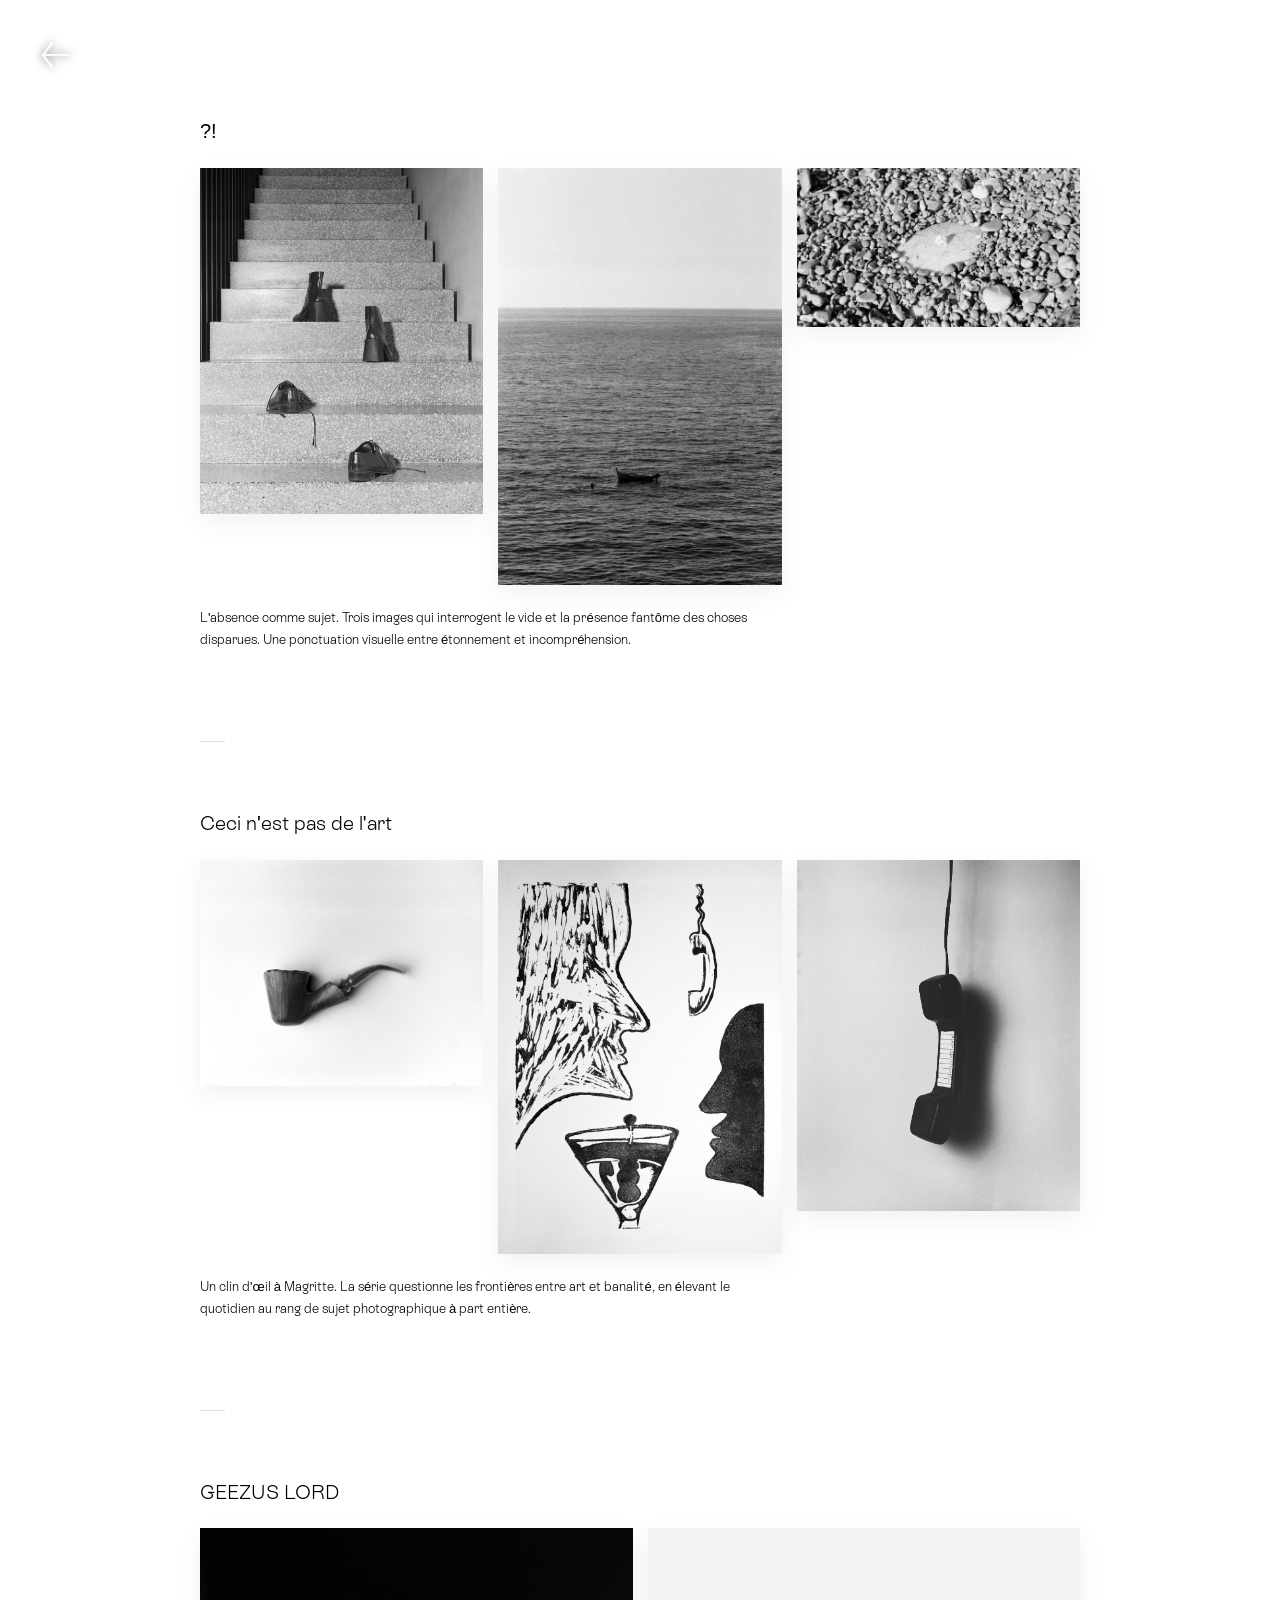
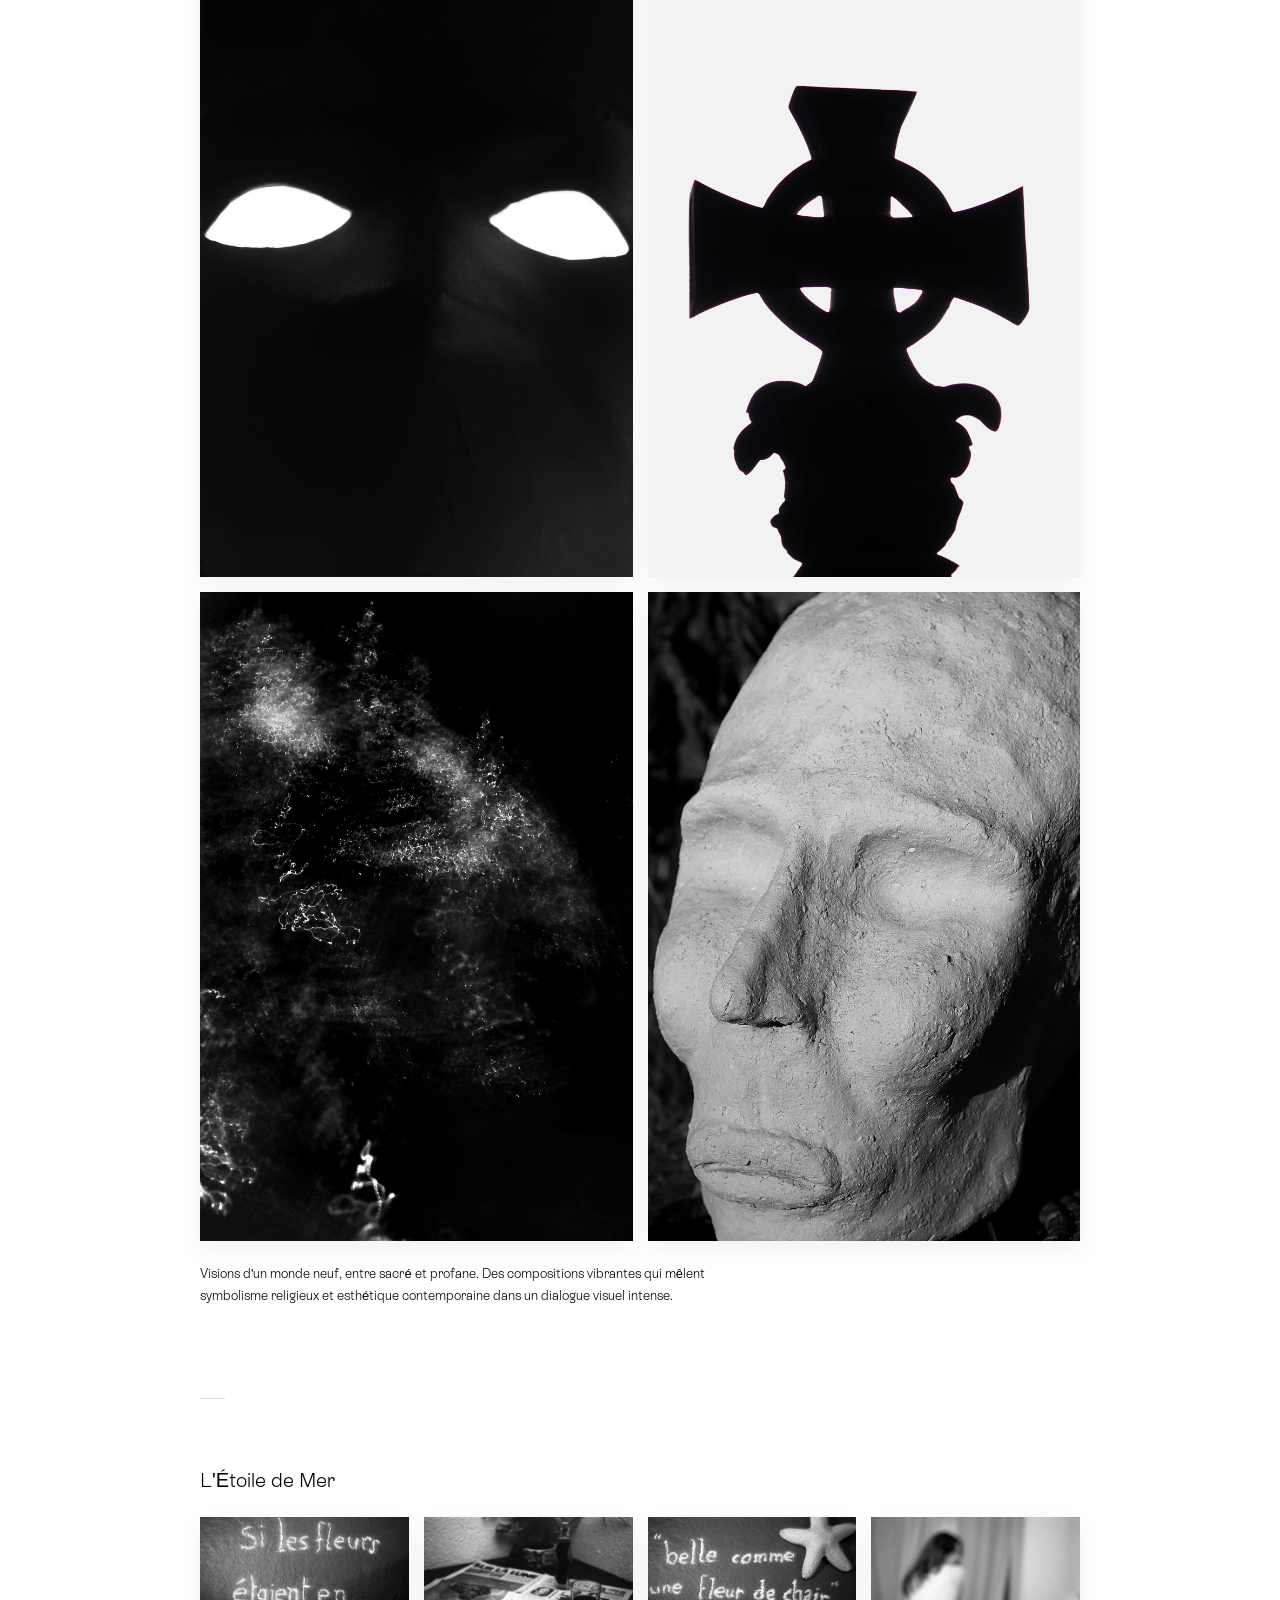
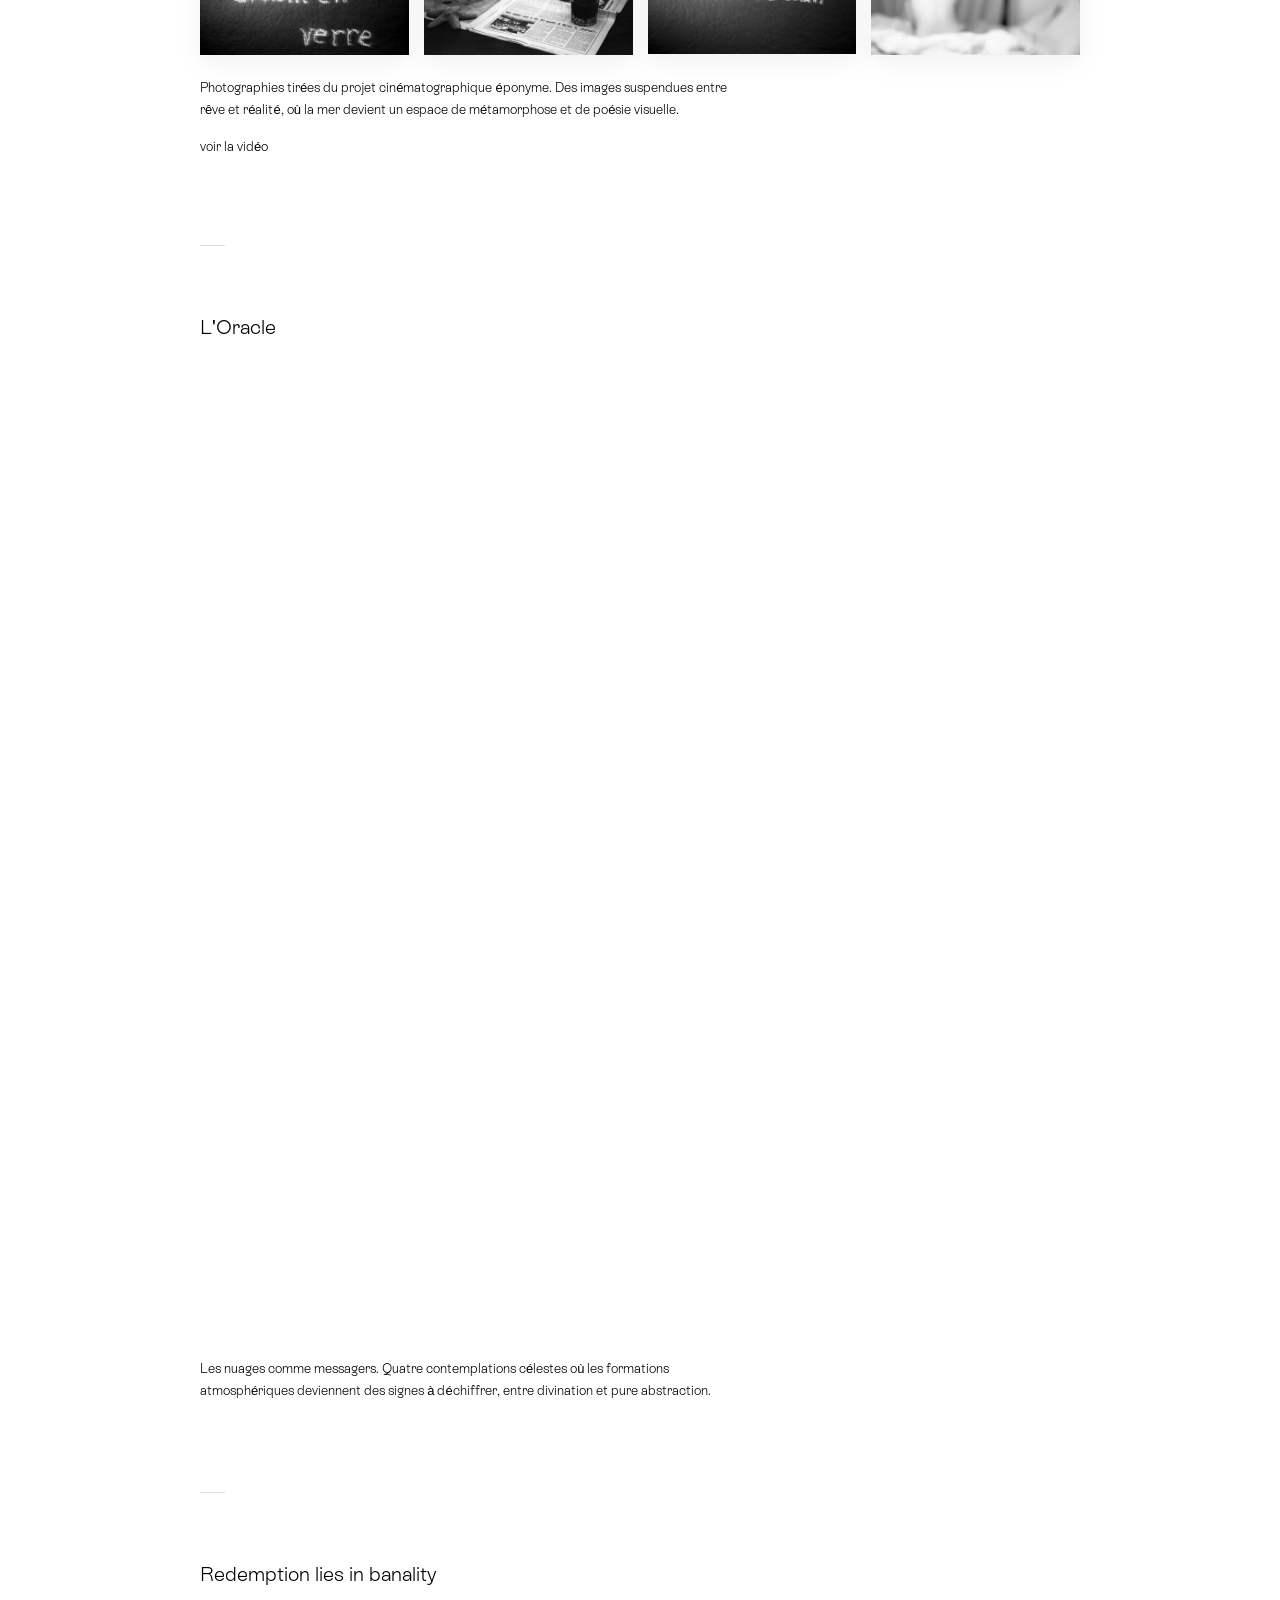
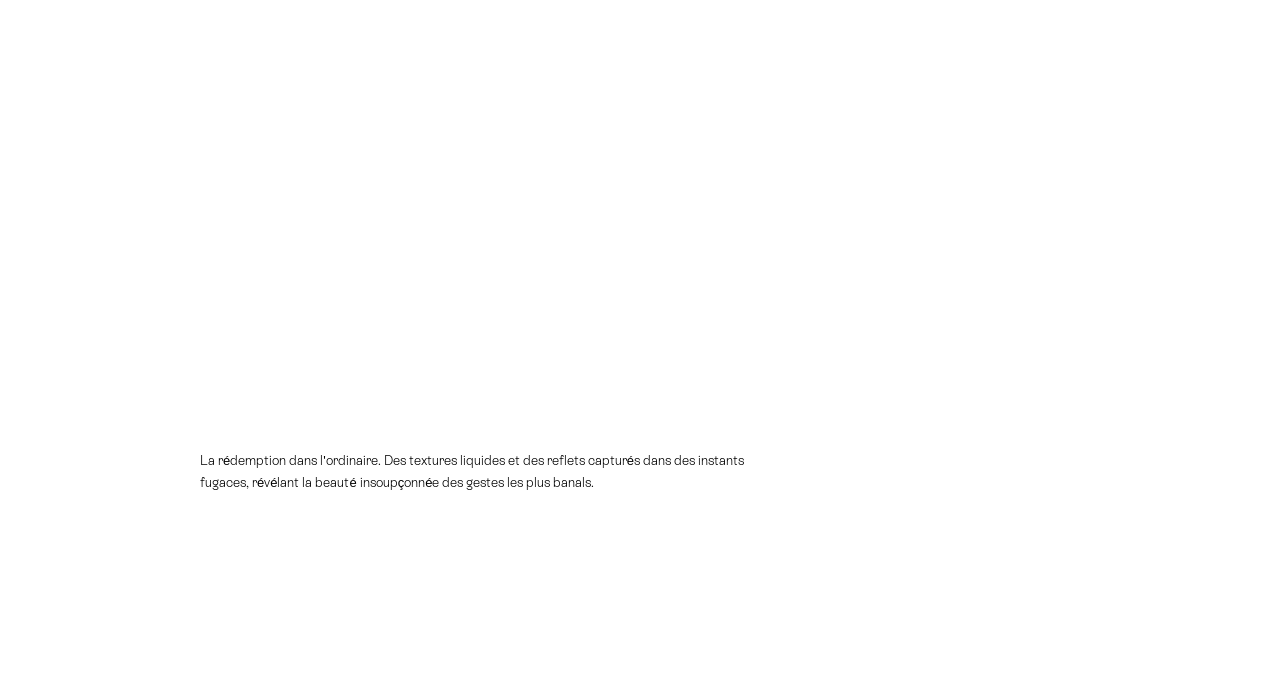
==== abstrait.html @ 5977a2ba "first one" ====
<!doctype html>
<html lang="fr">
  <head>
    <meta charset="UTF-8" />
    <meta name="viewport" content="width=device-width, initial-scale=1.0" />
    <title>Abstrait - Tristan Linder</title>
    <style>
      @font-face {
        font-family: "Rebond Grotesque";
        src: url("type/ESRebondGrotesqueTRIAL-Extralight-BF6618904107ccc.otf")
          format("opentype");
        font-weight: 200;
        font-style: normal;
      }
      @font-face {
        font-family: "Rebond Grotesque";
        src: url("type/ESRebondGrotesqueTRIAL-Light-BF66189040e6001.otf")
          format("opentype");
        font-weight: 300;
        font-style: normal;
      }
      @font-face {
        font-family: "Rebond Grotesque";
        src: url("type/ESRebondGrotesqueTRIAL-Regular-BF66189040b697b.otf")
          format("opentype");
        font-weight: 400;
        font-style: normal;
      }
      @font-face {
        font-family: "Rebond Grotesque";
        src: url("type/ESRebondGrotesqueTRIAL-Bold-BF66189040400df.otf")
          format("opentype");
        font-weight: 700;
        font-style: normal;
      }

      * {
        margin: 0;
        padding: 0;
        box-sizing: border-box;
      }

      body {
        font-family: "Rebond Grotesque", sans-serif;
        font-weight: 200;
        background: #fff;
        overflow-x: hidden;
      }

      .back-arrow {
        position: fixed;
        top: 20px;
        left: 20px;
        width: 70px;
        height: 70px;
        cursor: pointer;
        z-index: 5000;
        transition: all 0.3s cubic-bezier(0.25, 0.46, 0.45, 0.94);
        text-decoration: none;
        display: flex;
        align-items: center;
        justify-content: center;
      }
      .back-arrow::before {
        display: none;
      }
      .back-arrow svg {
        transition: transform 0.3s ease;
      }
      .back-arrow:hover svg {
        transform: scale(1.15);
      }
      .back-arrow:hover .arrow-glow-group {
        filter: url(#arrowGlowHover);
      }

      .page-container {
        max-width: 960px;
        margin: 0 auto;
        padding: 120px 40px 100px;
      }

      .project-block {
        margin-bottom: 90px;
      }

      .project-title {
        font-size: 20px;
        font-weight: 300;
        color: #000;
        margin-bottom: 25px;
      }

      .project-description {
        font-size: 13px;
        font-weight: 300;
        line-height: 1.7;
        color: #000;
        max-width: 550px;
        margin-top: 22px;
      }

      .project-separator {
        width: 25px;
        height: 1px;
        background: #ddd;
        margin: 70px 0;
      }

      .photos-row {
        display: flex;
        gap: 15px;
        margin-bottom: 15px;
      }

      .photo-item {
        cursor: pointer;
        opacity: 0;
        transform: translateY(30px);
        transition:
          opacity 0.8s cubic-bezier(0.165, 0.84, 0.44, 1),
          transform 0.8s cubic-bezier(0.165, 0.84, 0.44, 1);
        position: relative;
        flex: 1;
        min-width: 0;
      }

      .photo-item.visible {
        opacity: 1;
        transform: translateY(0);
      }

      .photo-item img {
        width: 100%;
        height: auto;
        display: block;
        box-shadow: 0 8px 25px rgba(0, 0, 0, 0.06);
      }

      .photo-dot {
        position: absolute;
        top: 0;
        right: -10px;
        width: 6px;
        height: 6px;
        background: black;
        border-radius: 50%;
        pointer-events: none;
        opacity: 0;
        transition: opacity 0.3s ease;
      }
      .photo-item:hover .photo-dot {
        opacity: 0.5;
      }

      .etoile-item img {
        height: auto;
      }

      .cross-link {
        display: inline-block;
        margin-top: 18px;
        font-size: 13px;
        font-weight: 300;
        color: #000;
        text-decoration: none;
        transition: color 0.3s ease;
      }
      .cross-link:hover {
        text-decoration: underline;
      }

      .modal {
        position: fixed;
        top: 0;
        left: 0;
        width: 100vw;
        height: 100vh;
        background: white;
        z-index: 4000;
        display: none;
        flex-direction: column;
        align-items: center;
        justify-content: center;
        cursor: pointer;
      }
      .modal img {
        max-width: 90vw;
        max-height: 80vh;
        object-fit: contain;
      }

      .modal-controls {
        display: grid;
        grid-template-columns: 1fr auto 1fr;
        align-items: center;
        margin-top: 18px;
        gap: 0;
      }

      .modal-nav {
        cursor: pointer;
        padding: 10px;
        transition: opacity 0.2s ease;
        justify-self: start;
        display: block;
        opacity: 1;
        pointer-events: auto;
        visibility: visible;
        background: none;
        border: none;
        outline: none;
        min-width: 48px;
      }
      .modal-nav:hover {
        opacity: 0.6;
      }
      .modal-nav svg {
        width: 24px;
        height: 24px;
      }

      .modal-counter {
        font-size: 14px;
        font-weight: 300;
        color: #000;
        min-width: 40px;
        text-align: center;
        grid-column: 2;
        justify-self: center;
        display: block;
      }

      @media (max-width: 768px) {
        .page-container {
          padding: 100px 18px 60px;
        }
        .photos-row {
          flex-direction: column;
          gap: 12px;
        }
        .project-title {
          font-size: 18px;
        }
      }
    </style>
  </head>
  <body>
    <a href="#" class="back-arrow" id="backArrow">
      <svg
        width="34"
        height="36"
        viewBox="0 0 34 36"
        fill="none"
        xmlns="http://www.w3.org/2000/svg"
        overflow="visible"
      >
        <defs>
          <filter id="arrowGlow" x="-50%" y="-50%" width="200%" height="200%">
            <feDropShadow
              dx="0"
              dy="0"
              stdDeviation="5"
              flood-color="black"
              flood-opacity="0.85"
            />
          </filter>
          <filter
            id="arrowGlowHover"
            x="-50%"
            y="-50%"
            width="200%"
            height="200%"
          >
            <feDropShadow
              dx="0"
              dy="0"
              stdDeviation="8"
              flood-color="black"
              flood-opacity="1"
            />
          </filter>
        </defs>
        <g class="arrow-glow-group" filter="url(#arrowGlow)">
          <path
            d="M31 18L5 18"
            stroke="white"
            stroke-width="1.5"
            stroke-linecap="square"
          />
          <path
            d="M14 6L5 18"
            stroke="white"
            stroke-width="1.5"
            stroke-linecap="square"
          />
          <path
            d="M14 30L5 18"
            stroke="white"
            stroke-width="1.5"
            stroke-linecap="square"
          />
        </g>
      </svg>
    </a>

    <div class="page-container">
      <!-- ?! — 3 photos : 3 côte à côte -->
      <div class="project-block">
        <h3 class="project-title">?!</h3>
        <div class="photos-row">
          <div class="photo-item">
            <img src="imagepro/abstrait/%3F!/absence_1.jpg" alt="" />
            <div class="photo-dot"></div>
          </div>
          <div class="photo-item">
            <img src="imagepro/abstrait/%3F!/absence_2.jpg" alt="" />
            <div class="photo-dot"></div>
          </div>
          <div class="photo-item">
            <img src="imagepro/abstrait/%3F!/absence_3.jpg" alt="" />
            <div class="photo-dot"></div>
          </div>
        </div>
        <p class="project-description">
          L'absence comme sujet. Trois images qui interrogent le vide et la
          présence fantôme des choses disparues. Une ponctuation visuelle entre
          étonnement et incompréhension.
        </p>
      </div>

      <div class="project-separator"></div>

      <!-- Ceci n'est pas de l'art — 3 photos : 3 côte à côte -->
      <div class="project-block">
        <h3 class="project-title">Ceci n'est pas de l'art</h3>
        <div class="photos-row">
          <div class="photo-item">
            <img
              src="imagepro/abstrait/ceci%20n%27est%20pas%20de%20l%27art/ceci_n_est_pas_de_l_art_1-3.jpg"
              alt=""
            />
            <div class="photo-dot"></div>
          </div>
          <div class="photo-item">
            <img
              src="imagepro/abstrait/ceci%20n%27est%20pas%20de%20l%27art/ceci_n_est_pas_de_l_art_2.jpg"
              alt=""
            />
            <div class="photo-dot"></div>
          </div>
          <div class="photo-item">
            <img
              src="imagepro/abstrait/ceci%20n%27est%20pas%20de%20l%27art/ceci_n_est_pas_de_l_art_3-2.jpg"
              alt=""
            />
            <div class="photo-dot"></div>
          </div>
        </div>
        <p class="project-description">
          Un clin d'œil à Magritte. La série questionne les frontières entre art
          et banalité, en élevant le quotidien au rang de sujet photographique à
          part entière.
        </p>
      </div>

      <div class="project-separator"></div>

      <!-- GEEZUS LORD — 4 photos : 2+2 -->
      <div class="project-block">
        <h3 class="project-title">GEEZUS LORD</h3>
        <div class="photos-row">
          <div class="photo-item">
            <img
              src="imagepro/abstrait/GEEZUS%20LORD/Tristan_Monde_Neuf_1.jpg"
              alt=""
            />
            <div class="photo-dot"></div>
          </div>
          <div class="photo-item">
            <img
              src="imagepro/abstrait/GEEZUS%20LORD/Tristan_Monde_Neuf_2.jpg"
              alt=""
            />
            <div class="photo-dot"></div>
          </div>
        </div>
        <div class="photos-row">
          <div class="photo-item">
            <img
              src="imagepro/abstrait/GEEZUS%20LORD/Tristan_Monde_Neuf_3.jpg"
              alt=""
            />
            <div class="photo-dot"></div>
          </div>
          <div class="photo-item">
            <img
              src="imagepro/abstrait/GEEZUS%20LORD/Tristan_Monde_Neuf_4.jpg"
              alt=""
            />
            <div class="photo-dot"></div>
          </div>
        </div>
        <p class="project-description">
          Visions d'un monde neuf, entre sacré et profane. Des compositions
          vibrantes qui mêlent symbolisme religieux et esthétique contemporaine
          dans un dialogue visuel intense.
        </p>
      </div>

      <div class="project-separator"></div>

      <!-- L'Étoile de Mer — 4 photos : 4 côte à côte, même format -->
      <div class="project-block">
        <h3 class="project-title">L'Étoile de Mer</h3>
        <div class="photos-row etoile-row">
          <div class="photo-item etoile-item">
            <img
              src="imagepro/abstrait/l%27%C3%A9toile%20de%20mer/etoile_1.jpg"
              alt=""
            />
            <div class="photo-dot"></div>
          </div>
          <div class="photo-item etoile-item">
            <img
              src="imagepro/abstrait/l%27%C3%A9toile%20de%20mer/etoile_2.jpg"
              alt=""
            />
            <div class="photo-dot"></div>
          </div>
          <div class="photo-item etoile-item">
            <img
              src="imagepro/abstrait/l%27%C3%A9toile%20de%20mer/etoile_3.jpg"
              alt=""
            />
            <div class="photo-dot"></div>
          </div>
          <div class="photo-item etoile-item">
            <img
              src="imagepro/abstrait/l%27%C3%A9toile%20de%20mer/etoile_4.jpg"
              alt=""
            />
            <div class="photo-dot"></div>
          </div>
        </div>
        <p class="project-description">
          Photographies tirées du projet cinématographique éponyme. Des images
          suspendues entre rêve et réalité, où la mer devient un espace de
          métamorphose et de poésie visuelle.
        </p>
        <a href="etoile-de-mer.html" class="cross-link">voir la vidéo</a>
      </div>

      <div class="project-separator"></div>

      <!-- L'Oracle — 4 photos : 2+2 -->
      <div class="project-block">
        <h3 class="project-title">L'Oracle</h3>
        <div class="photos-row">
          <div class="photo-item">
            <img src="imagepro/abstrait/l%27oracle/Nuages_1.jpg" alt="" />
            <div class="photo-dot"></div>
          </div>
          <div class="photo-item">
            <img src="imagepro/abstrait/l%27oracle/Nuages_2.jpg" alt="" />
            <div class="photo-dot"></div>
          </div>
        </div>
        <div class="photos-row" style="align-items: flex-end">
          <div class="photo-item">
            <img src="imagepro/abstrait/l%27oracle/Nuages_3.jpg" alt="" />
            <div class="photo-dot"></div>
          </div>
          <div class="photo-item">
            <img src="imagepro/abstrait/l%27oracle/Nuages_4.jpg" alt="" />
            <div class="photo-dot"></div>
          </div>
        </div>
        <p class="project-description">
          Les nuages comme messagers. Quatre contemplations célestes où les
          formations atmosphériques deviennent des signes à déchiffrer, entre
          divination et pure abstraction.
        </p>
      </div>

      <div class="project-separator"></div>

      <!-- Redemption lies in banality — 3 photos : 3 côte à côte -->
      <div class="project-block">
        <h3 class="project-title">Redemption lies in banality</h3>
        <div class="photos-row">
          <div class="photo-item">
            <img
              src="imagepro/abstrait/Redemption%20lies%20in%20banality/liquide_1.jpg"
              alt=""
            />
            <div class="photo-dot"></div>
          </div>
          <div class="photo-item">
            <img
              src="imagepro/abstrait/Redemption%20lies%20in%20banality/liquide_3.jpg"
              alt=""
            />
            <div class="photo-dot"></div>
          </div>
          <div class="photo-item">
            <img
              src="imagepro/abstrait/Redemption%20lies%20in%20banality/liquide_4.jpg"
              alt=""
            />
            <div class="photo-dot"></div>
          </div>
        </div>
        <p class="project-description">
          La rédemption dans l'ordinaire. Des textures liquides et des reflets
          capturés dans des instants fugaces, révélant la beauté insoupçonnée
          des gestes les plus banals.
        </p>
      </div>
    </div>

    <div class="modal" id="modal">
      <img id="modalImg" src="" alt="" />
      <div class="modal-controls">
        <div
          class="modal-nav"
          id="modalPrev"
          style="grid-column: 1; justify-self: start"
        >
          <svg
            viewBox="0 0 24 24"
            fill="none"
            xmlns="http://www.w3.org/2000/svg"
          >
            <path
              d="M16 4L8 12L16 20"
              stroke="#333"
              stroke-width="1.5"
              stroke-linecap="round"
              stroke-linejoin="round"
            />
          </svg>
        </div>
        <div
          class="modal-counter"
          id="modalCounter"
          style="grid-column: 2; justify-self: center"
        ></div>
        <div
          class="modal-nav"
          id="modalNext"
          style="grid-column: 3; justify-self: end"
        >
          <svg
            viewBox="0 0 24 24"
            fill="none"
            xmlns="http://www.w3.org/2000/svg"
          >
            <path
              d="M8 4L16 12L8 20"
              stroke="#333"
              stroke-width="1.5"
              stroke-linecap="round"
              stroke-linejoin="round"
            />
          </svg>
        </div>
      </div>
    </div>

    <script>
      document.addEventListener("DOMContentLoaded", function () {
        let scrollPosition = 0,
          isModalOpen = false;
        let currentProjectPhotos = [];
        let currentPhotoIndex = 0;
        const modal = document.getElementById("modal");
        const modalImg = document.getElementById("modalImg");
        const modalPrev = document.getElementById("modalPrev");
        const modalNext = document.getElementById("modalNext");
        const modalCounter = document.getElementById("modalCounter");
        const backArrow = document.getElementById("backArrow");
        const photoItems = document.querySelectorAll(".photo-item");
        const observer = new IntersectionObserver(
          (entries) => {
            entries.forEach((entry) => {
              if (entry.isIntersecting) {
                entry.target.classList.add("visible");
                observer.unobserve(entry.target);
              }
            });
          },
          { threshold: 0.1, rootMargin: "0px 0px -30px 0px" },
        );
        photoItems.forEach((item, i) => {
          item.style.transitionDelay = (i % 3) * 0.1 + "s";
          observer.observe(item);
        });

        function updateModalNav() {
          modalCounter.style.display = "block";
          modalCounter.textContent =
            currentProjectPhotos.length > 0
              ? currentPhotoIndex + 1 + "/" + currentProjectPhotos.length
              : "";
          // Flèches toujours visibles, mais désactivées si inutilisables
          if (currentPhotoIndex > 0) {
            modalPrev.style.opacity = "1";
            modalPrev.style.pointerEvents = "auto";
          } else {
            modalPrev.style.opacity = "0.3";
            modalPrev.style.pointerEvents = "none";
          }
          if (currentPhotoIndex < currentProjectPhotos.length - 1) {
            modalNext.style.opacity = "1";
            modalNext.style.pointerEvents = "auto";
          } else {
            modalNext.style.opacity = "0.3";
            modalNext.style.pointerEvents = "none";
          }
        }

        function showPhoto(index) {
          currentPhotoIndex = index;
          modalImg.src = currentProjectPhotos[index];
          updateModalNav();
        }

        function closeModal() {
          modal.style.display = "none";
          document.body.style.overflow = "auto";
          window.scrollTo(0, scrollPosition);
          isModalOpen = false;
        }

        photoItems.forEach((item) => {
          item.addEventListener("click", function () {
            scrollPosition = window.pageYOffset;
            const projectBlock = this.closest(".project-block");
            const projectPhotos =
              projectBlock.querySelectorAll(".photo-item img");
            currentProjectPhotos = Array.from(projectPhotos).map(
              (img) => img.src,
            );
            const clickedSrc = this.querySelector("img").src;
            currentPhotoIndex = currentProjectPhotos.indexOf(clickedSrc);
            modalImg.src = clickedSrc;
            modal.style.display = "flex";
            document.body.style.overflow = "hidden";
            isModalOpen = true;
            updateModalNav();
          });
        });

        modalPrev.addEventListener("click", function (e) {
          e.stopPropagation();
          if (currentPhotoIndex > 0) showPhoto(currentPhotoIndex - 1);
        });
        modalNext.addEventListener("click", function (e) {
          e.stopPropagation();
          if (currentPhotoIndex < currentProjectPhotos.length - 1)
            showPhoto(currentPhotoIndex + 1);
        });

        modal.addEventListener("click", function (e) {
          if (e.target === modal || e.target === modalImg) closeModal();
        });

        document.addEventListener("keydown", function (e) {
          if (!isModalOpen) return;
          if (e.key === "ArrowLeft" && currentPhotoIndex > 0) {
            showPhoto(currentPhotoIndex - 1);
          } else if (
            e.key === "ArrowRight" &&
            currentPhotoIndex < currentProjectPhotos.length - 1
          ) {
            showPhoto(currentPhotoIndex + 1);
          } else if (e.key === "Escape") {
            closeModal();
          }
        });

        backArrow.addEventListener("click", function (e) {
          e.preventDefault();
          if (isModalOpen) {
            closeModal();
          } else {
            window.location.href = "index.html";
          }
        });

        // Swipe tactile
        let touchStartX = 0;
        modal.addEventListener(
          "touchstart",
          function (e) {
            touchStartX = e.changedTouches[0].screenX;
          },
          { passive: true },
        );
        modal.addEventListener(
          "touchend",
          function (e) {
            const diff = e.changedTouches[0].screenX - touchStartX;
            if (Math.abs(diff) > 50) {
              if (
                diff < 0 &&
                currentPhotoIndex < currentProjectPhotos.length - 1
              ) {
                showPhoto(currentPhotoIndex + 1);
              } else if (diff > 0 && currentPhotoIndex > 0) {
                showPhoto(currentPhotoIndex - 1);
              }
            }
          },
          { passive: true },
        );
      });
    </script>
  </body>
</html>
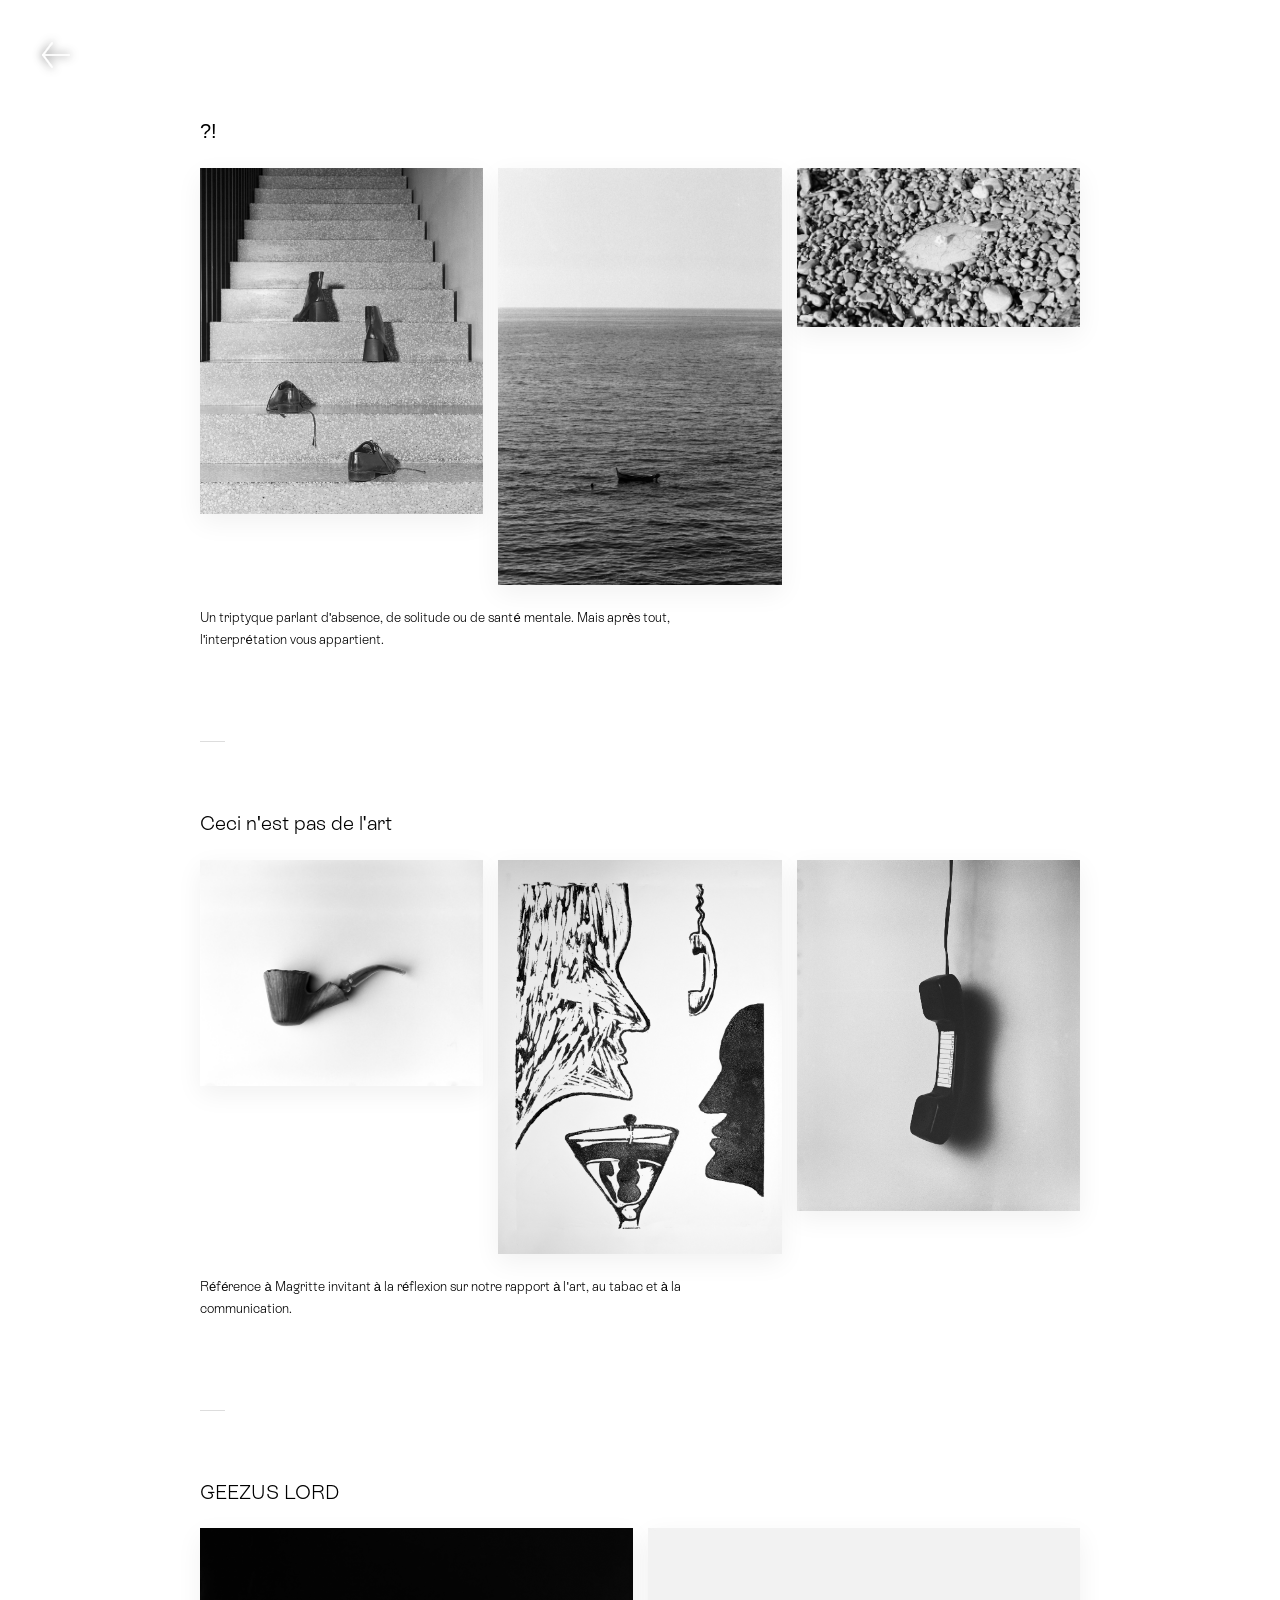
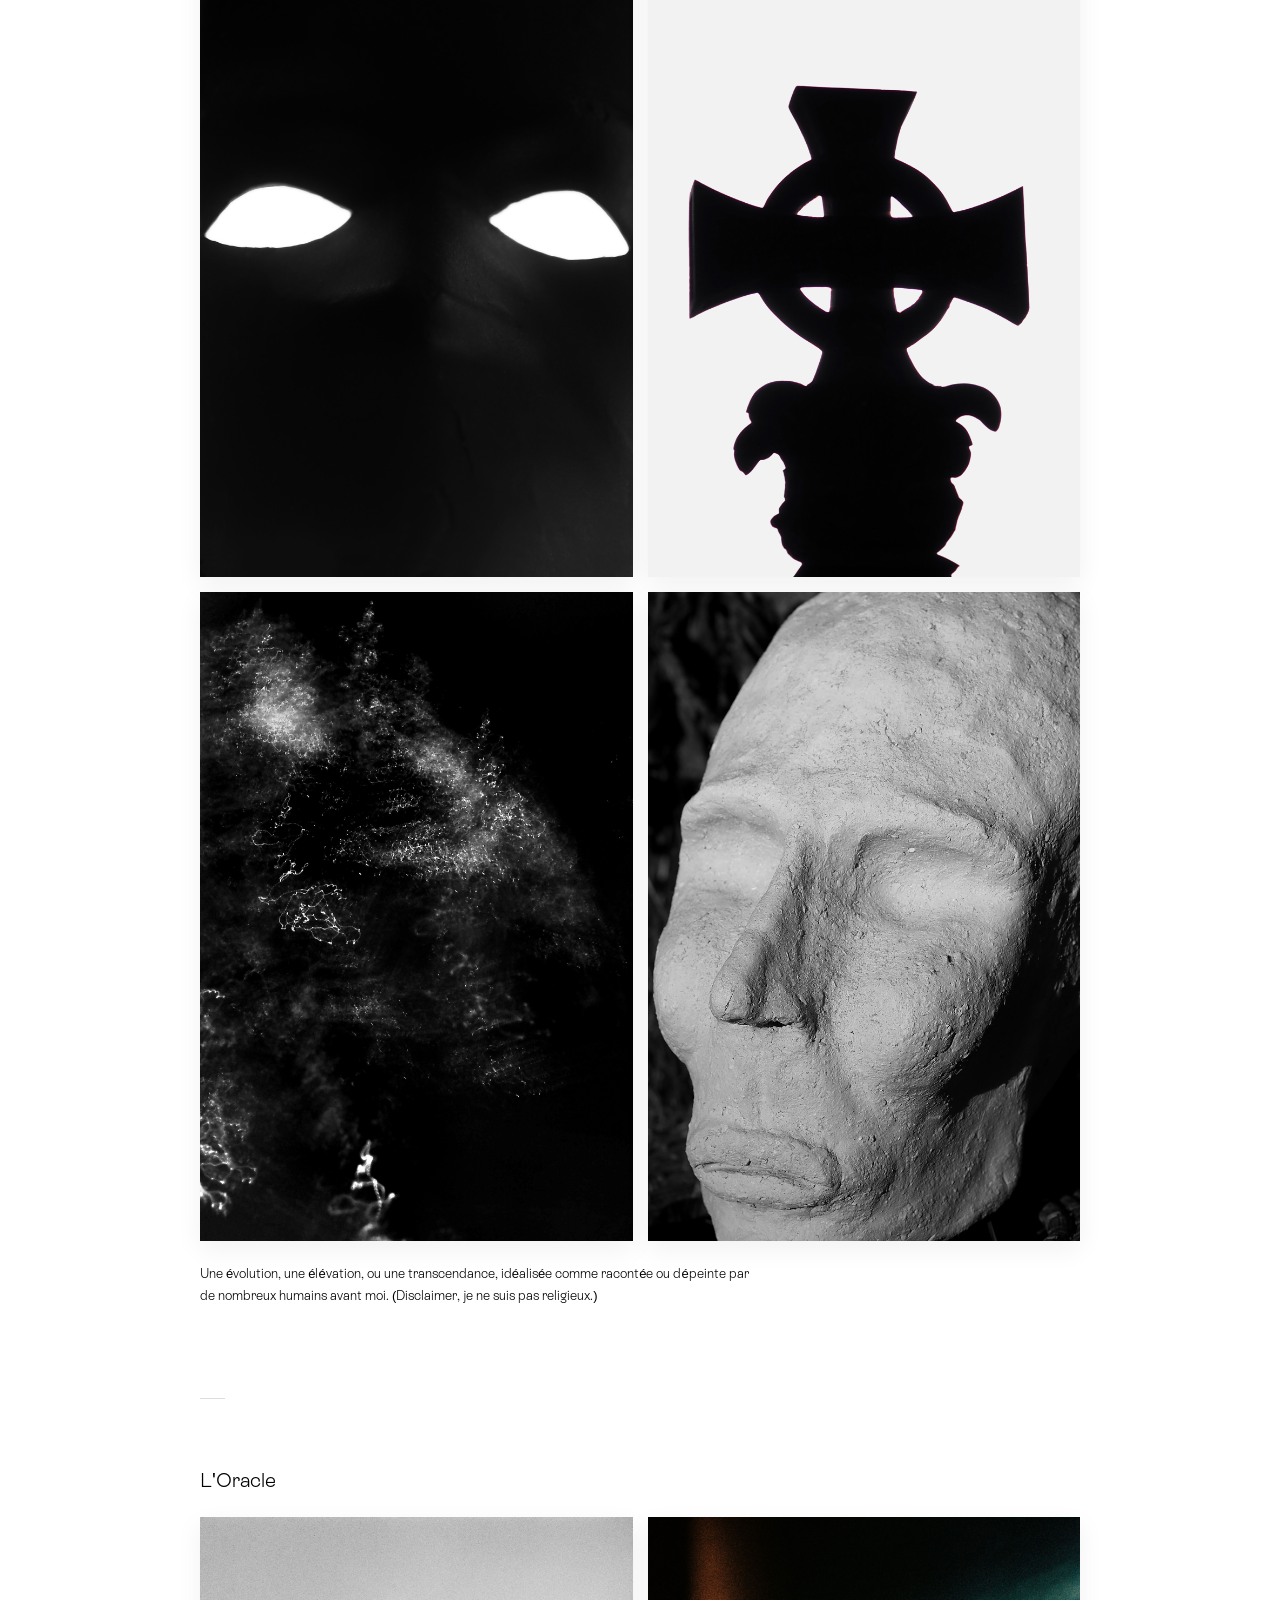
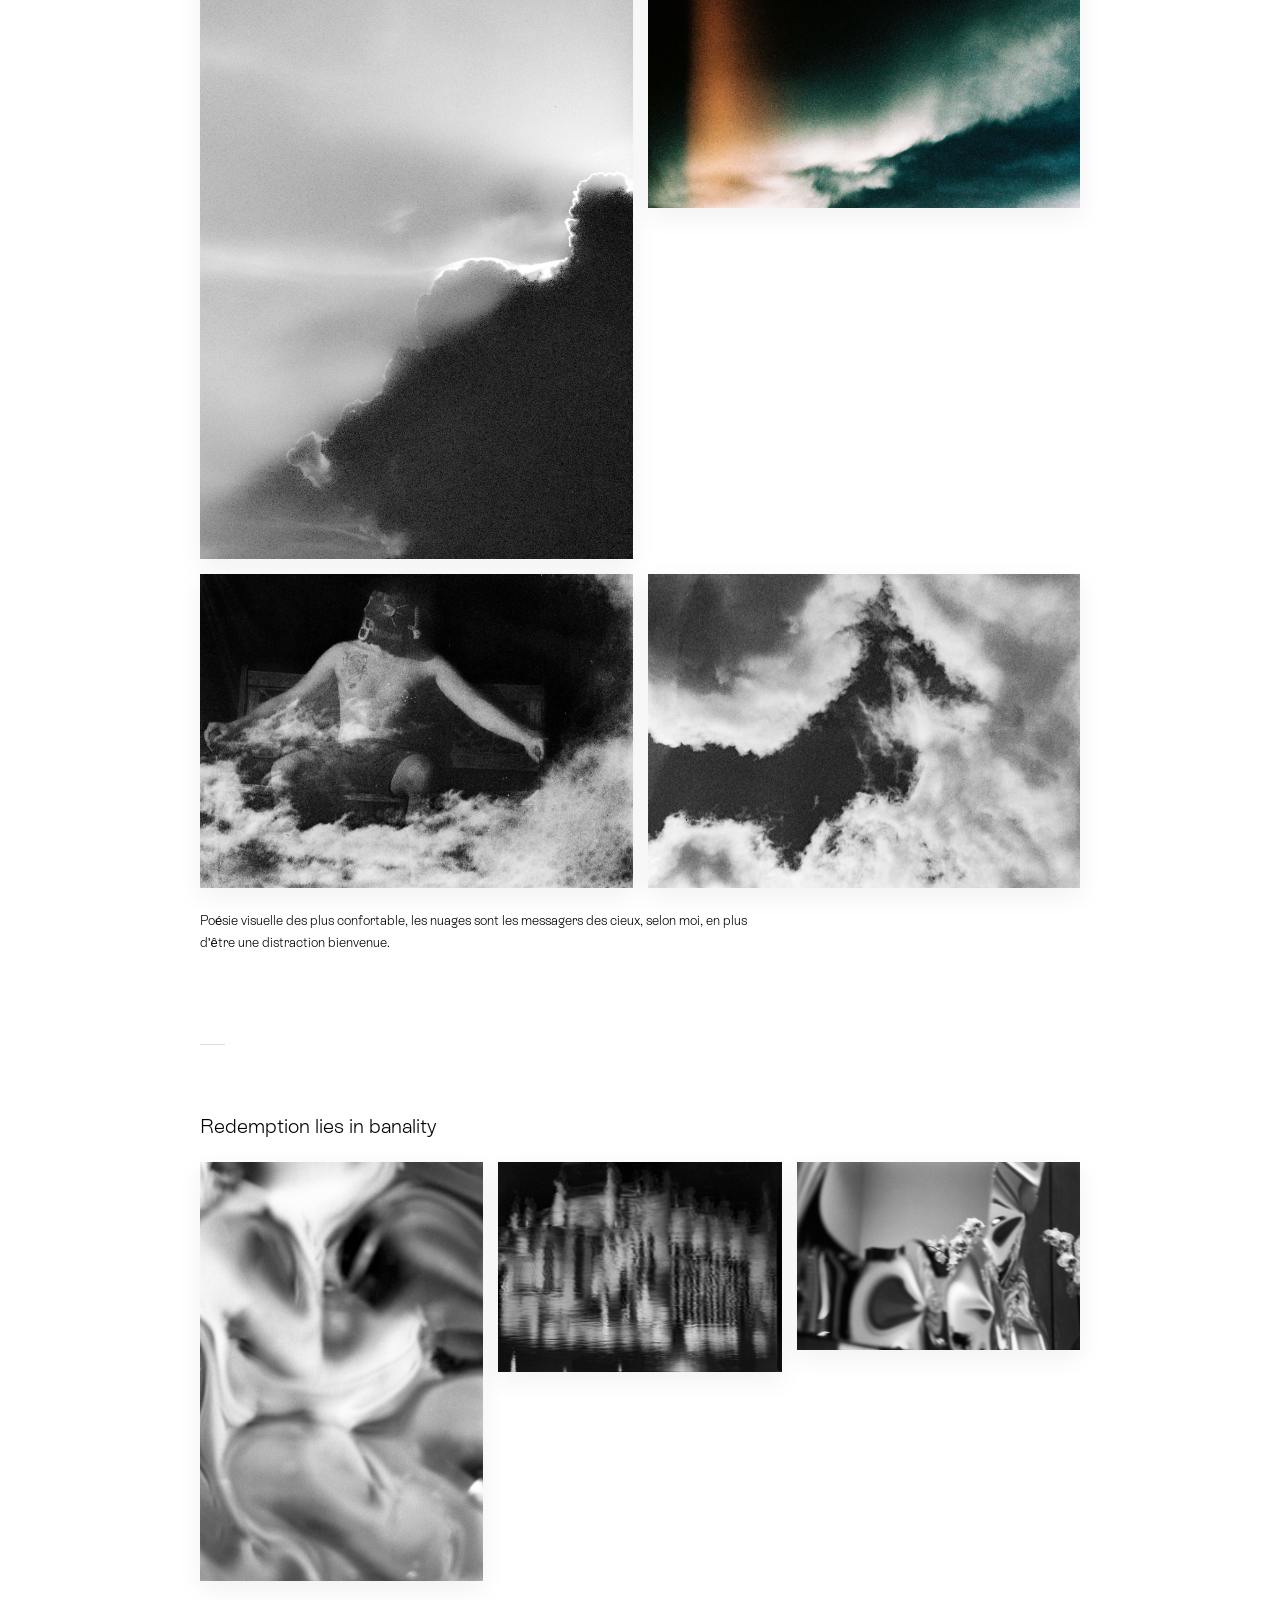
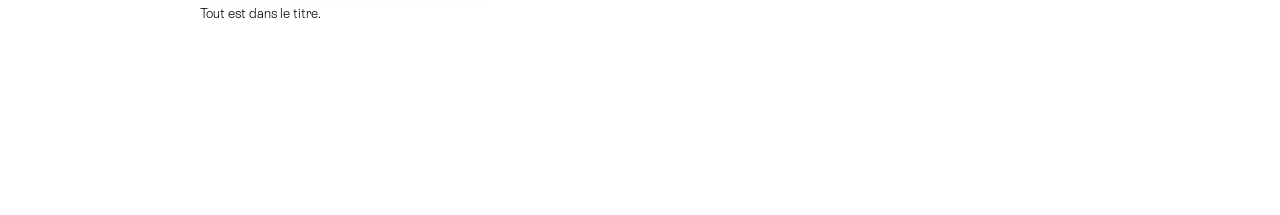
==== commit 3cd6f528: "Content correction" ====
--- a/abstrait.html
+++ b/abstrait.html
@@ -323,9 +323,8 @@
           </div>
         </div>
         <p class="project-description">
-          L'absence comme sujet. Trois images qui interrogent le vide et la
-          présence fantôme des choses disparues. Une ponctuation visuelle entre
-          étonnement et incompréhension.
+          Un triptyque parlant d'absence, de solitude ou de santé mentale. Mais
+          après tout, l'interprétation vous appartient.
         </p>
       </div>
 
@@ -358,9 +357,8 @@
           </div>
         </div>
         <p class="project-description">
-          Un clin d'œil à Magritte. La série questionne les frontières entre art
-          et banalité, en élevant le quotidien au rang de sujet photographique à
-          part entière.
+          Référence à Magritte invitant à la réflexion sur notre rapport à
+          l'art, au tabac et à la communication.
         </p>
       </div>
 
@@ -402,53 +400,10 @@
           </div>
         </div>
         <p class="project-description">
-          Visions d'un monde neuf, entre sacré et profane. Des compositions
-          vibrantes qui mêlent symbolisme religieux et esthétique contemporaine
-          dans un dialogue visuel intense.
+          Une évolution, une élévation, ou une transcendance, idéalisée comme
+          racontée ou dépeinte par de nombreux humains avant moi. (Disclaimer,
+          je ne suis pas religieux.)
         </p>
-      </div>
-
-      <div class="project-separator"></div>
-
-      <!-- L'Étoile de Mer — 4 photos : 4 côte à côte, même format -->
-      <div class="project-block">
-        <h3 class="project-title">L'Étoile de Mer</h3>
-        <div class="photos-row etoile-row">
-          <div class="photo-item etoile-item">
-            <img
-              src="imagepro/abstrait/l%27%C3%A9toile%20de%20mer/etoile_1.jpg"
-              alt=""
-            />
-            <div class="photo-dot"></div>
-          </div>
-          <div class="photo-item etoile-item">
-            <img
-              src="imagepro/abstrait/l%27%C3%A9toile%20de%20mer/etoile_2.jpg"
-              alt=""
-            />
-            <div class="photo-dot"></div>
-          </div>
-          <div class="photo-item etoile-item">
-            <img
-              src="imagepro/abstrait/l%27%C3%A9toile%20de%20mer/etoile_3.jpg"
-              alt=""
-            />
-            <div class="photo-dot"></div>
-          </div>
-          <div class="photo-item etoile-item">
-            <img
-              src="imagepro/abstrait/l%27%C3%A9toile%20de%20mer/etoile_4.jpg"
-              alt=""
-            />
-            <div class="photo-dot"></div>
-          </div>
-        </div>
-        <p class="project-description">
-          Photographies tirées du projet cinématographique éponyme. Des images
-          suspendues entre rêve et réalité, où la mer devient un espace de
-          métamorphose et de poésie visuelle.
-        </p>
-        <a href="etoile-de-mer.html" class="cross-link">voir la vidéo</a>
       </div>
 
       <div class="project-separator"></div>
@@ -477,9 +432,8 @@
           </div>
         </div>
         <p class="project-description">
-          Les nuages comme messagers. Quatre contemplations célestes où les
-          formations atmosphériques deviennent des signes à déchiffrer, entre
-          divination et pure abstraction.
+          Poésie visuelle des plus confortable, les nuages sont les messagers
+          des cieux, selon moi, en plus d'être une distraction bienvenue.
         </p>
       </div>
 
@@ -511,11 +465,7 @@
             <div class="photo-dot"></div>
           </div>
         </div>
-        <p class="project-description">
-          La rédemption dans l'ordinaire. Des textures liquides et des reflets
-          capturés dans des instants fugaces, révélant la beauté insoupçonnée
-          des gestes les plus banals.
-        </p>
+        <p class="project-description">Tout est dans le titre.</p>
       </div>
     </div>
 
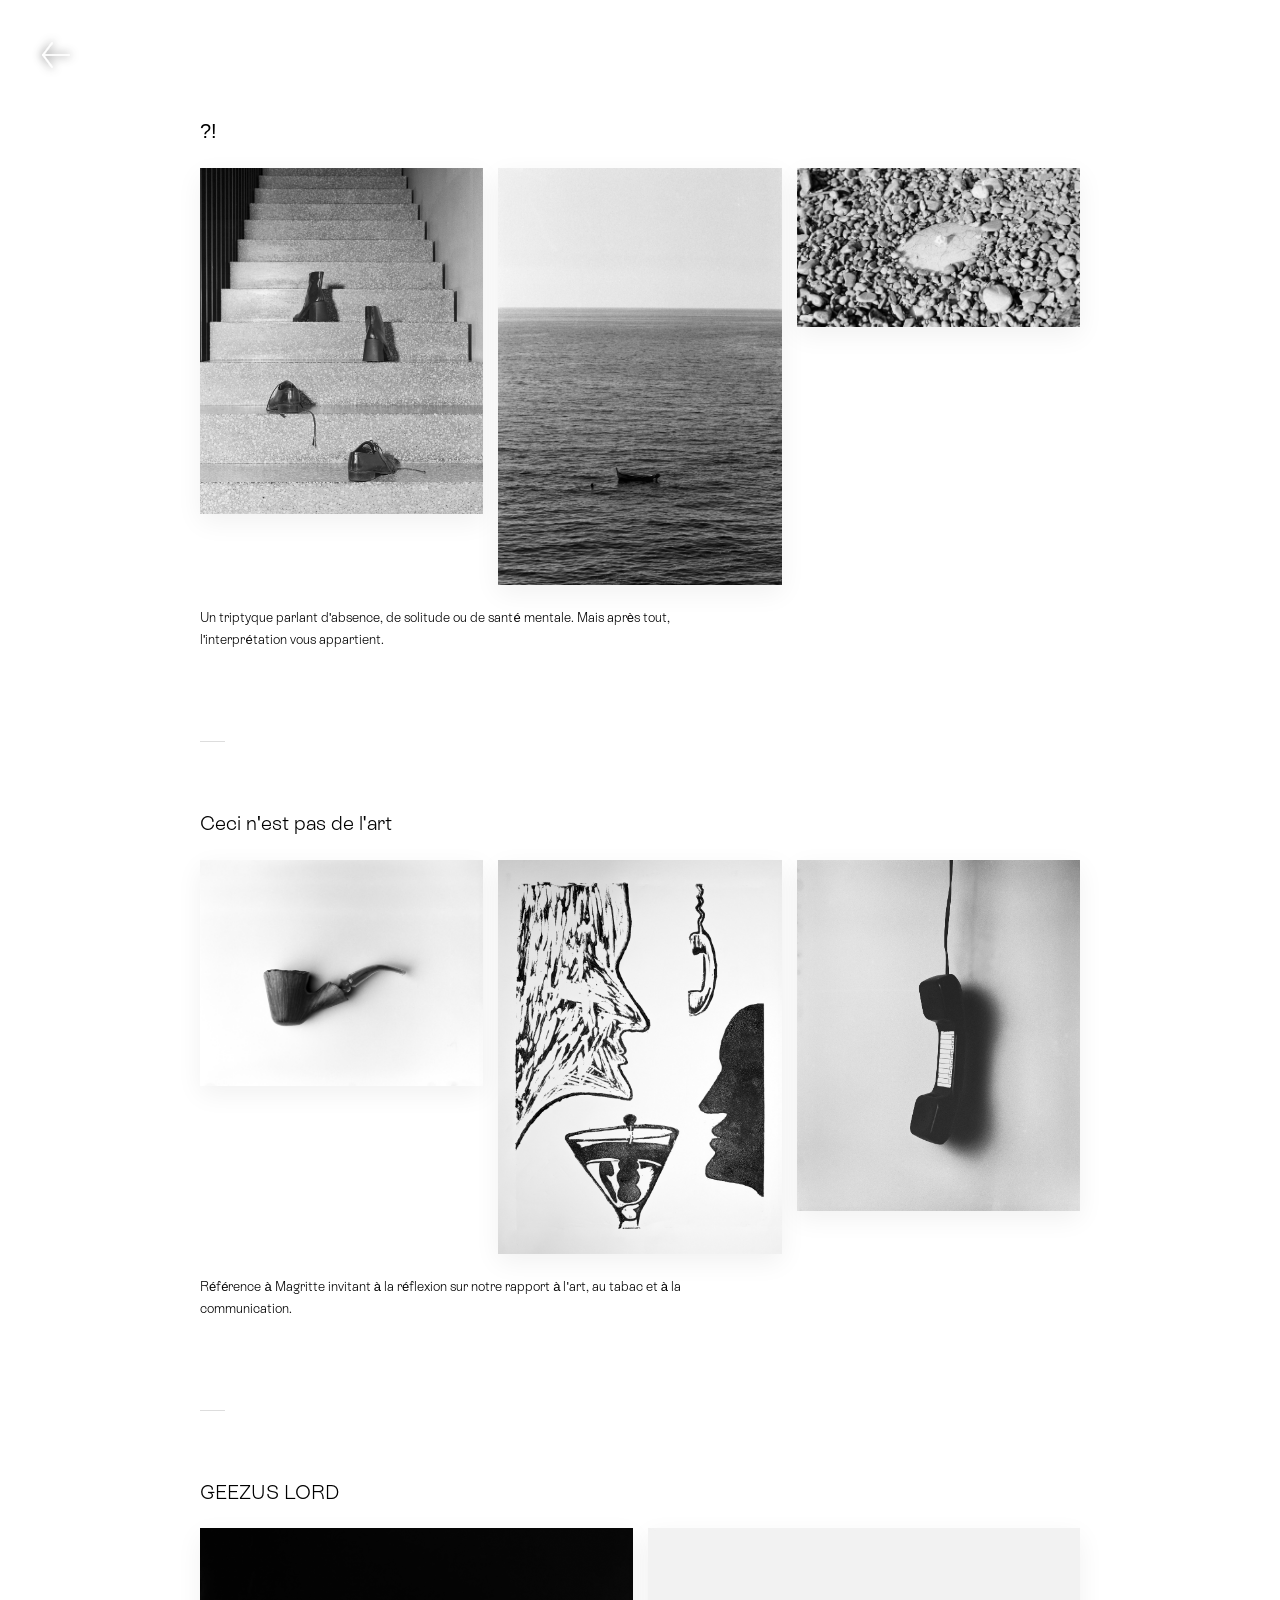
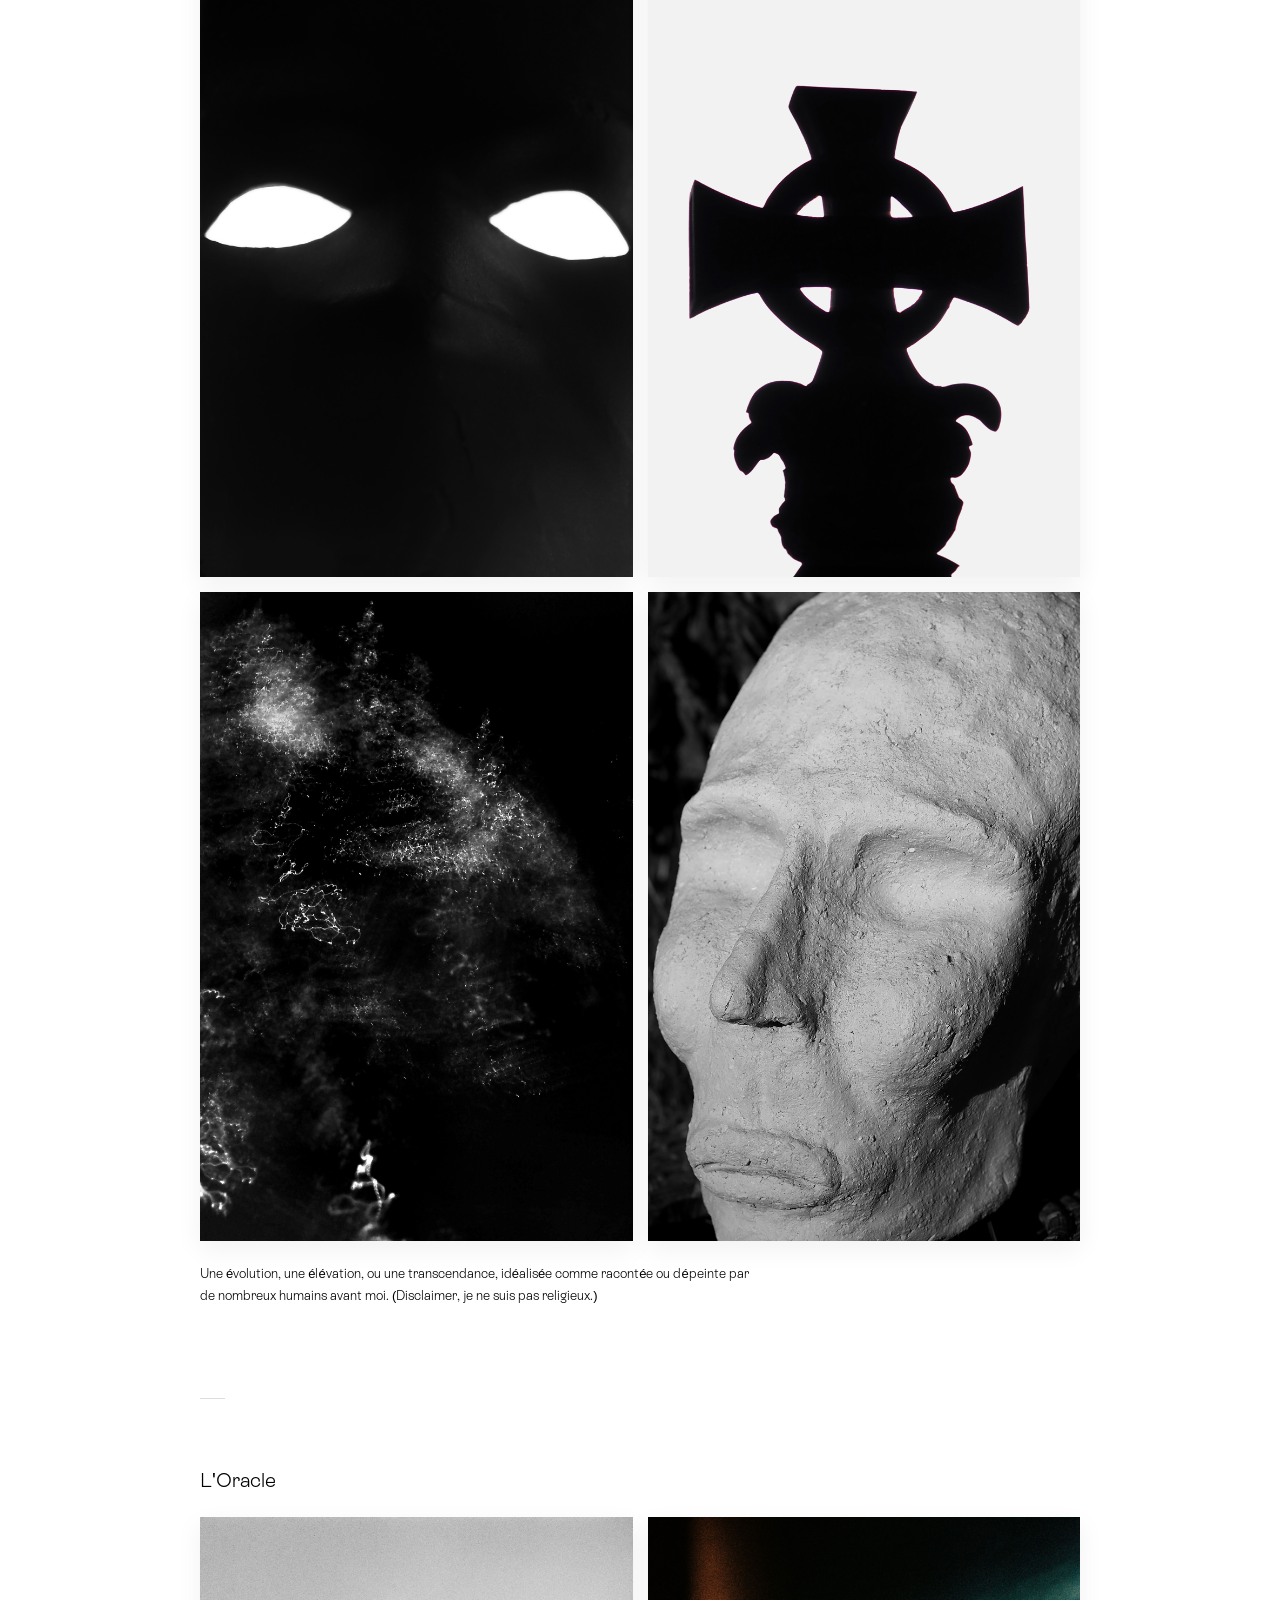
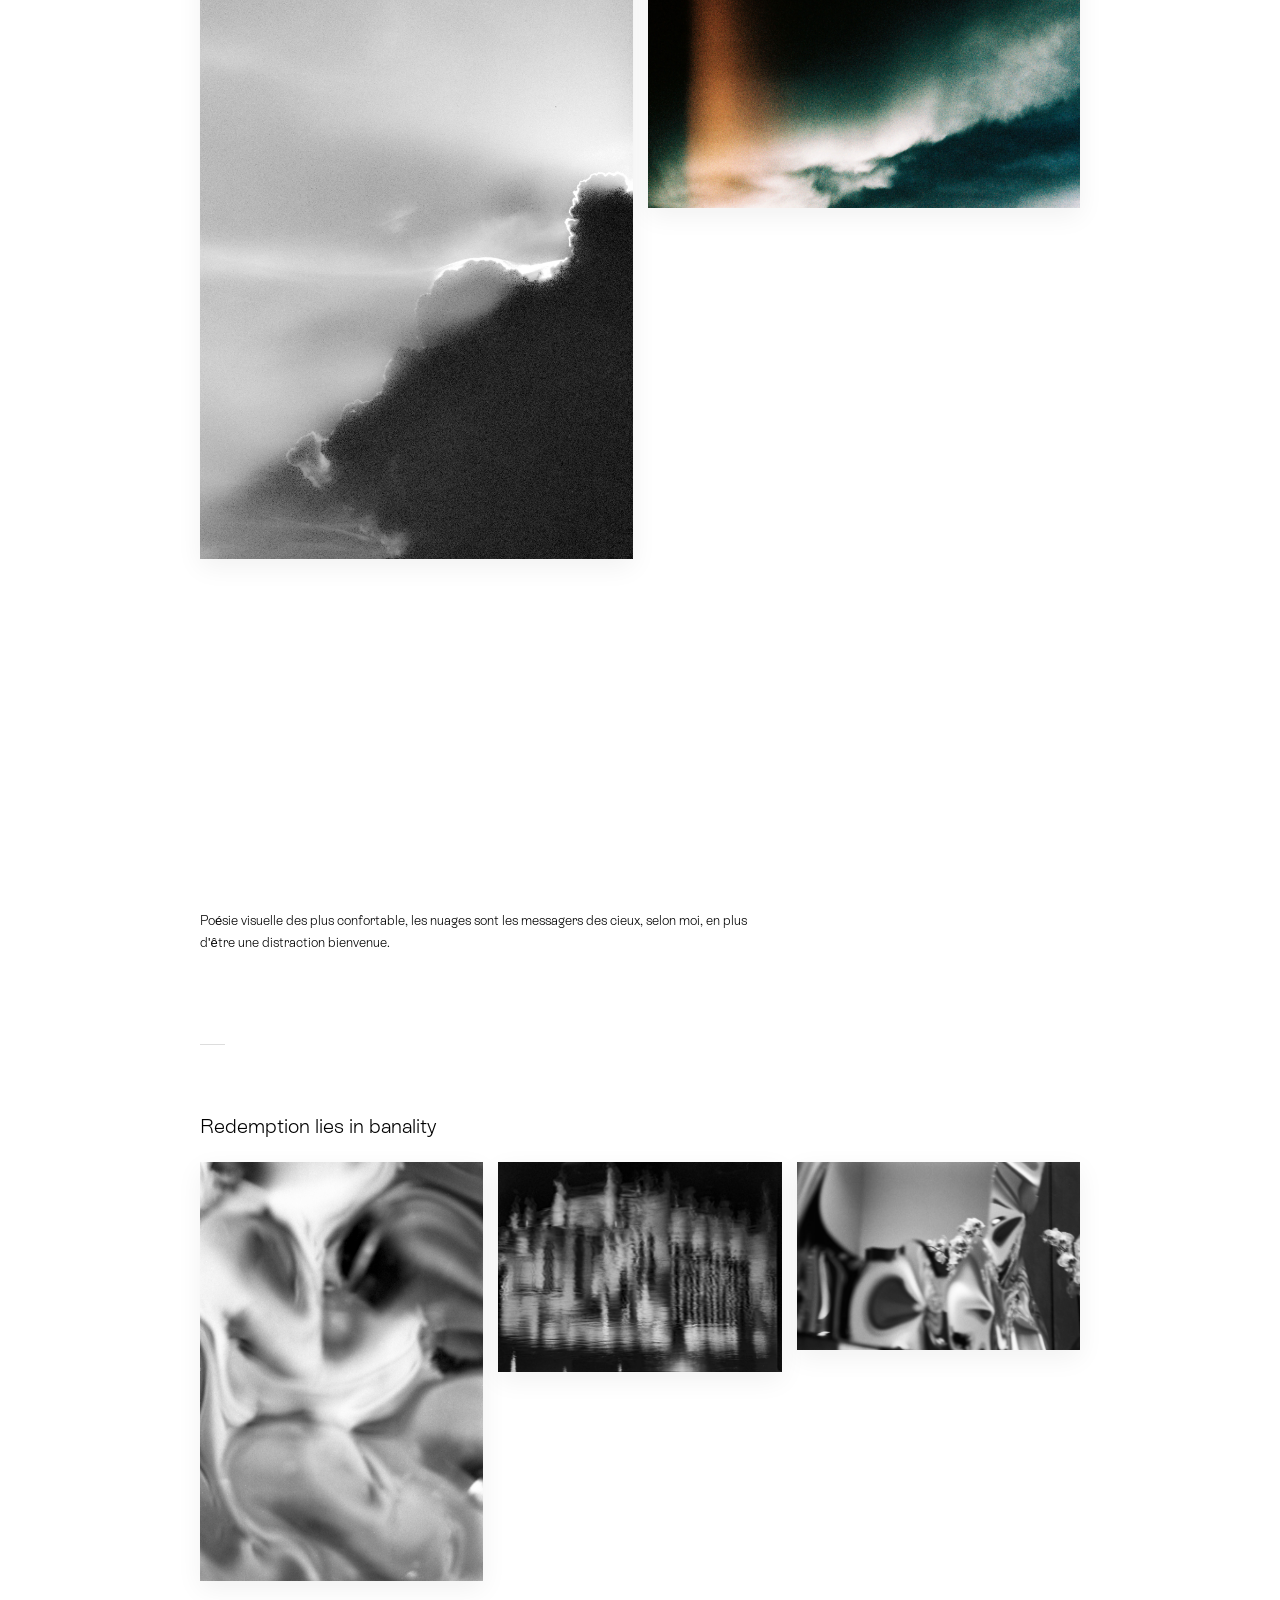
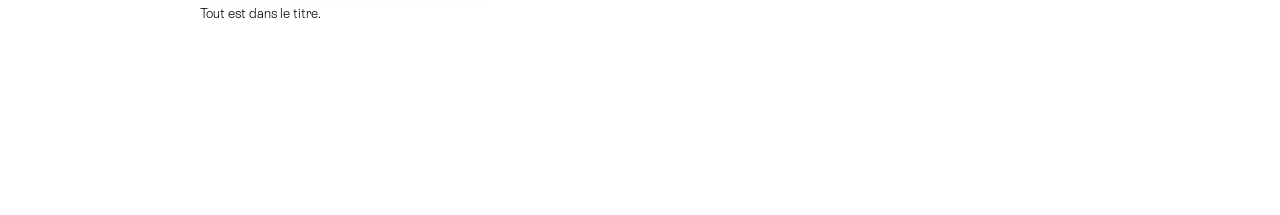
==== commit 1744fdbe: "ok" ====
--- a/abstrait.html
+++ b/abstrait.html
@@ -82,6 +82,9 @@
 
       .project-block {
         margin-bottom: 90px;
+        background: #fff;
+        position: relative;
+        z-index: 1;
       }
 
       .project-title {
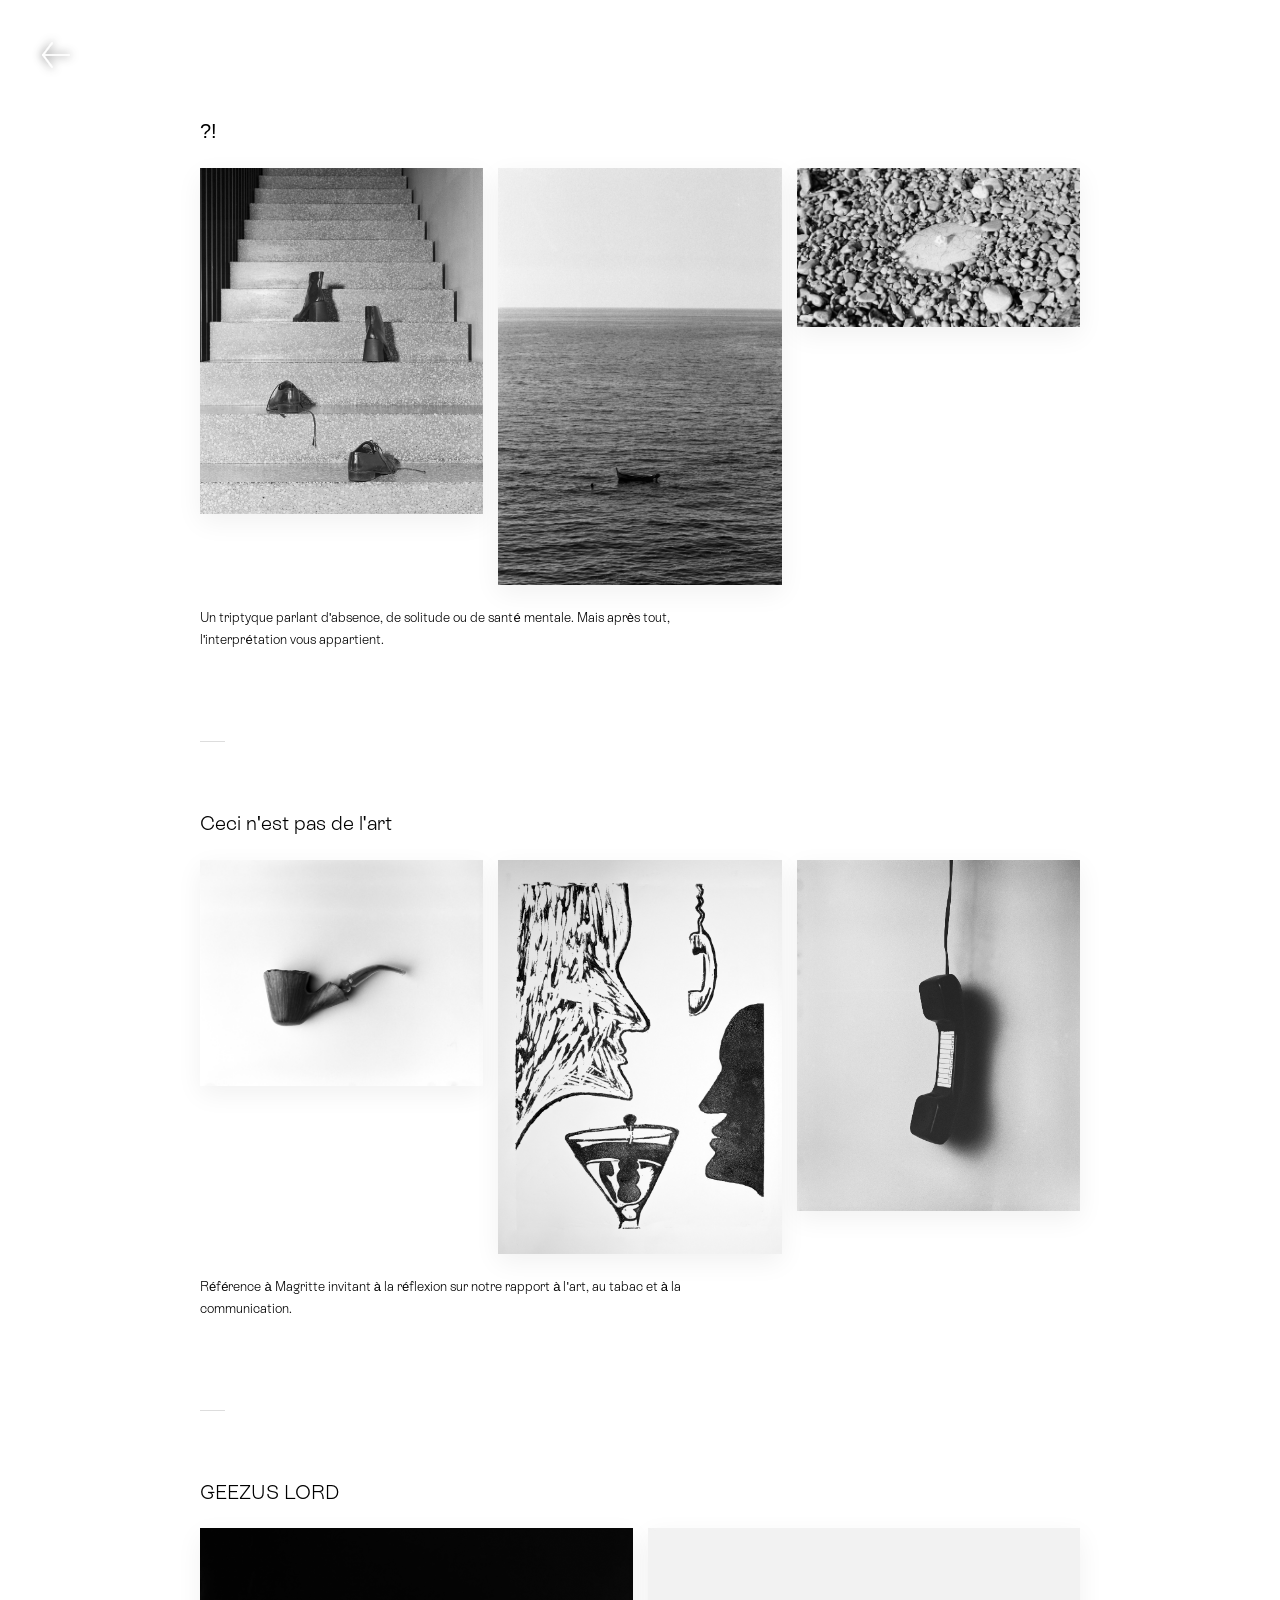
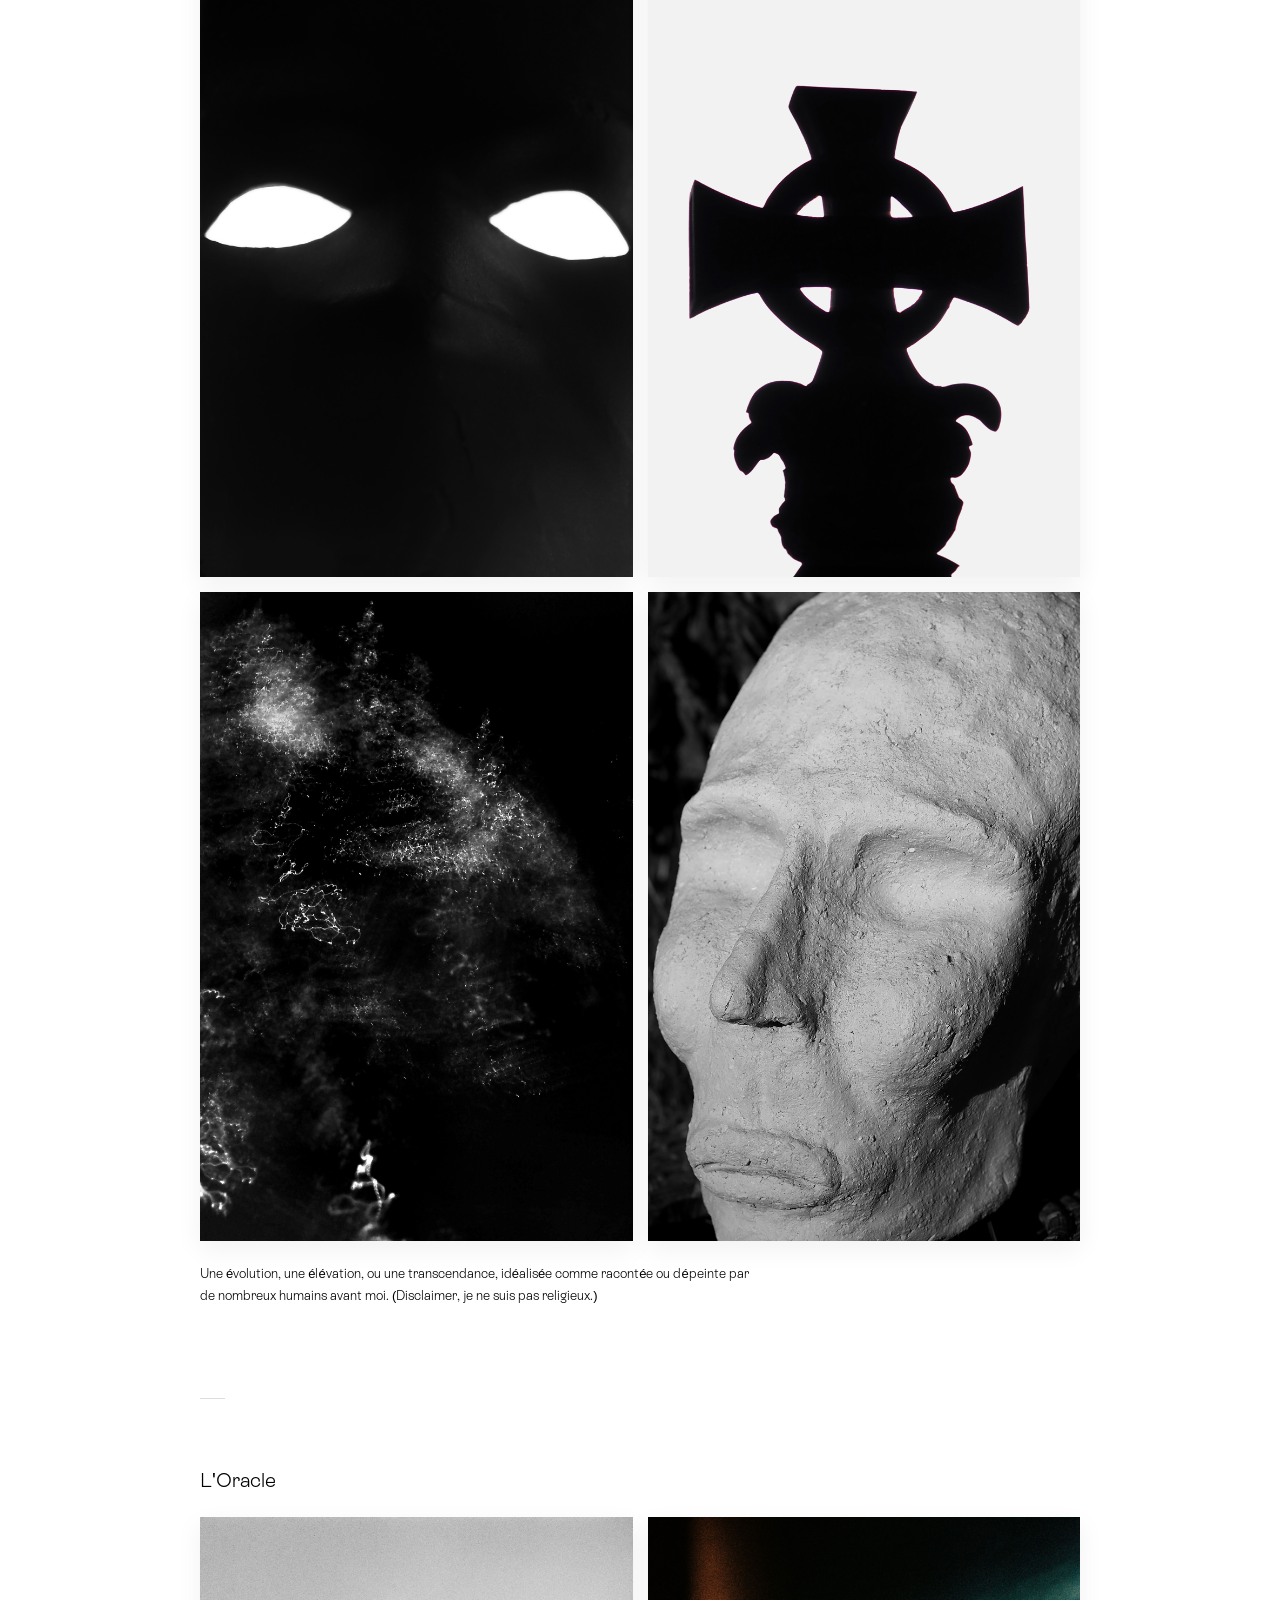
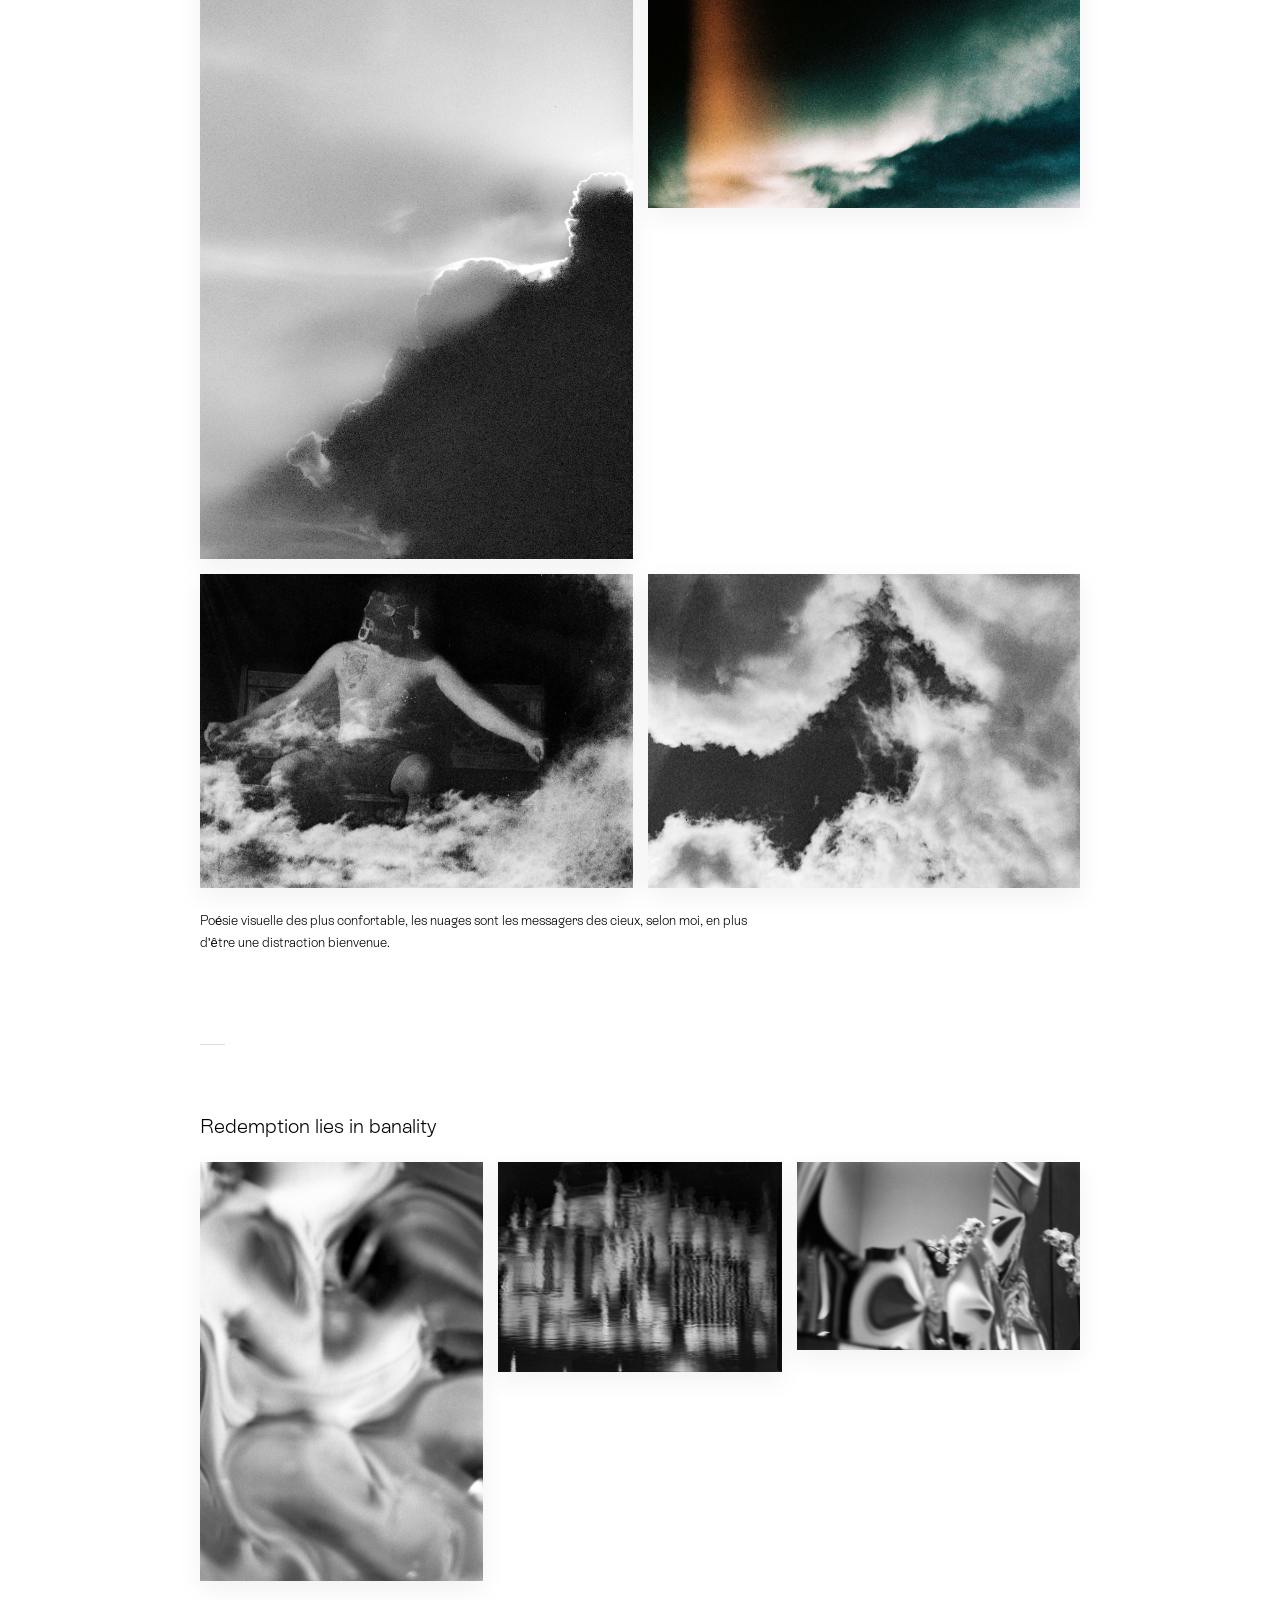
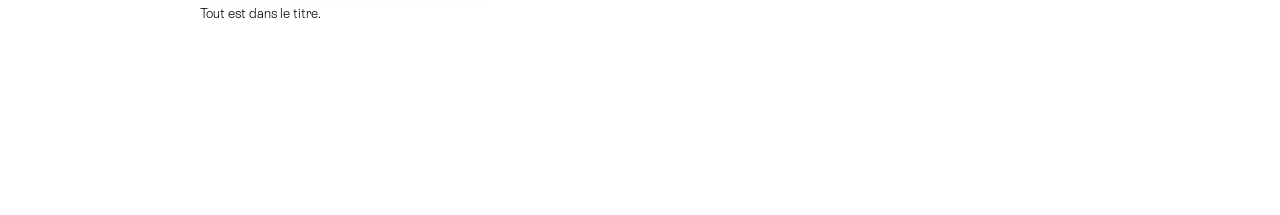
==== commit 18e62025: "fin" ====
--- a/abstrait.html
+++ b/abstrait.html
@@ -179,6 +179,7 @@
         left: 0;
         width: 100vw;
         height: 100vh;
+        height: 100dvh;
         background: white;
         z-index: 4000;
         display: none;
@@ -186,6 +187,7 @@
         align-items: center;
         justify-content: center;
         cursor: pointer;
+        overflow: hidden;
       }
       .modal img {
         max-width: 90vw;
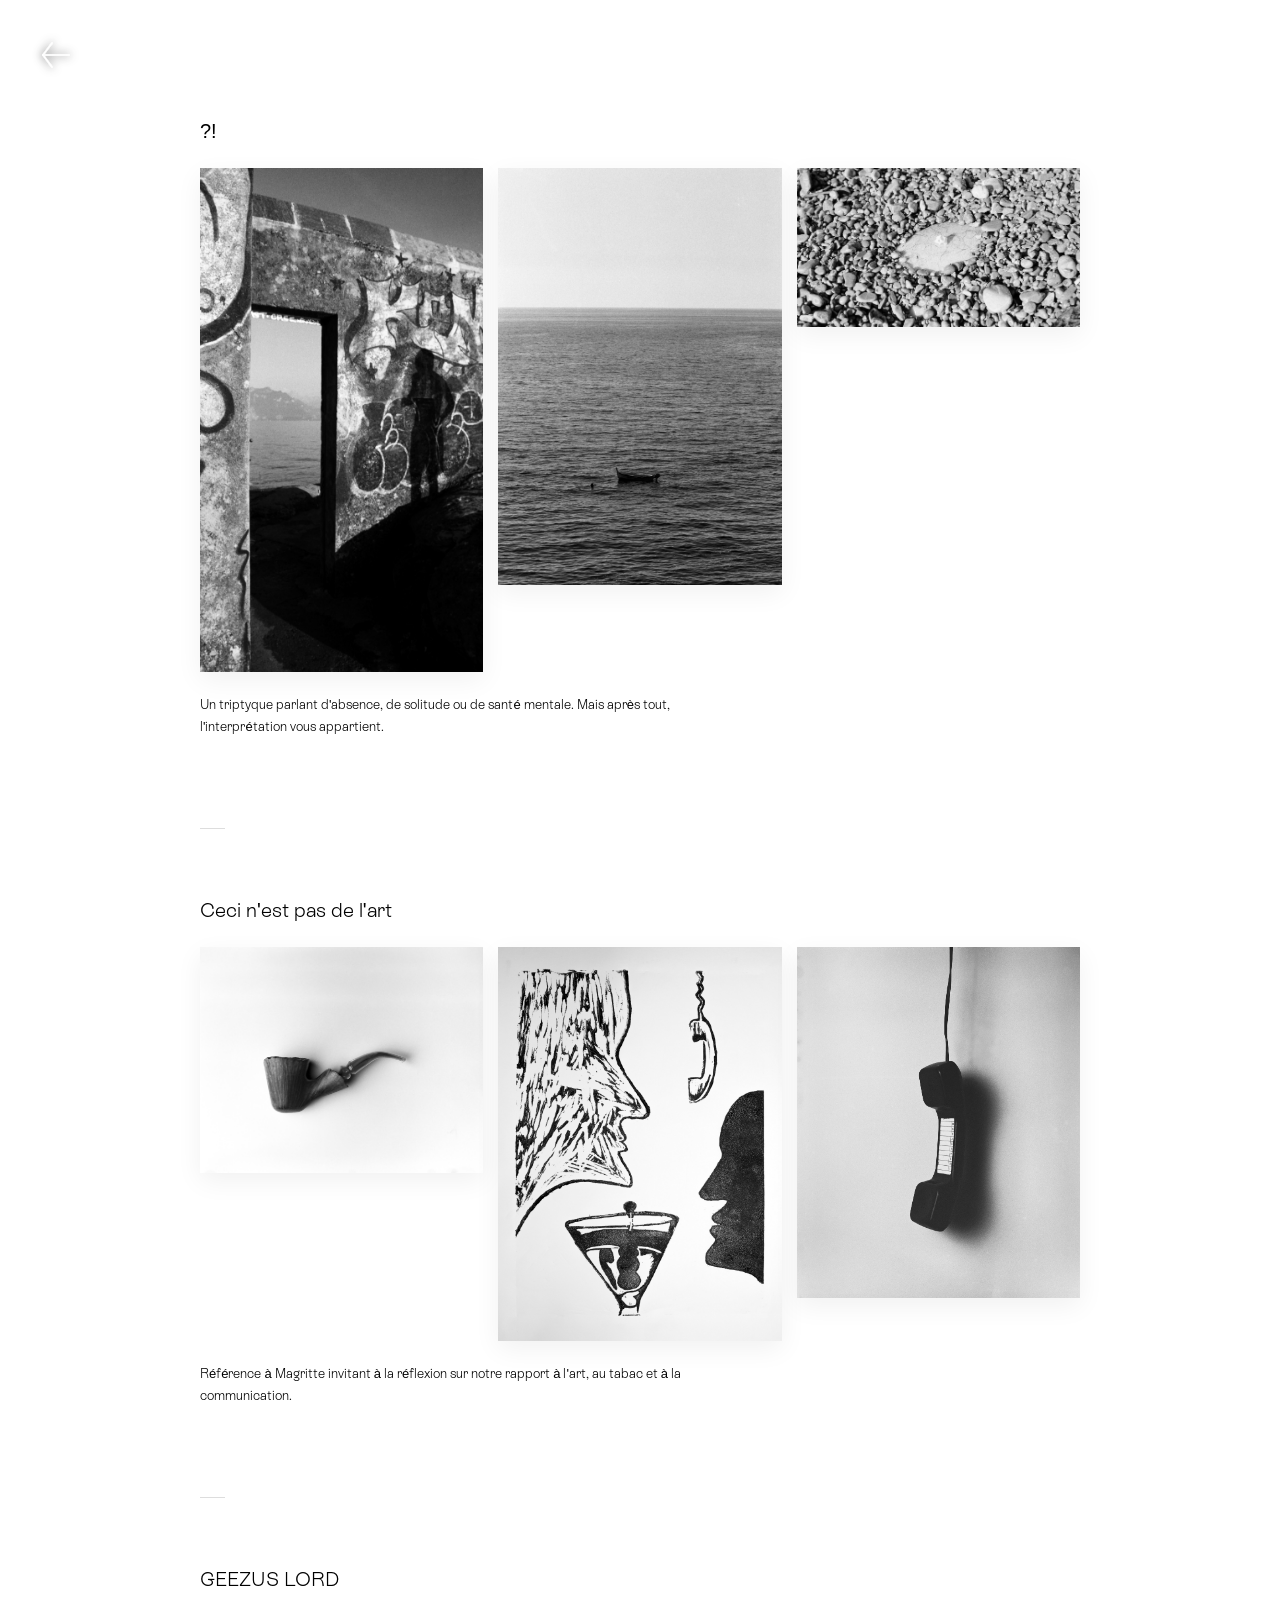
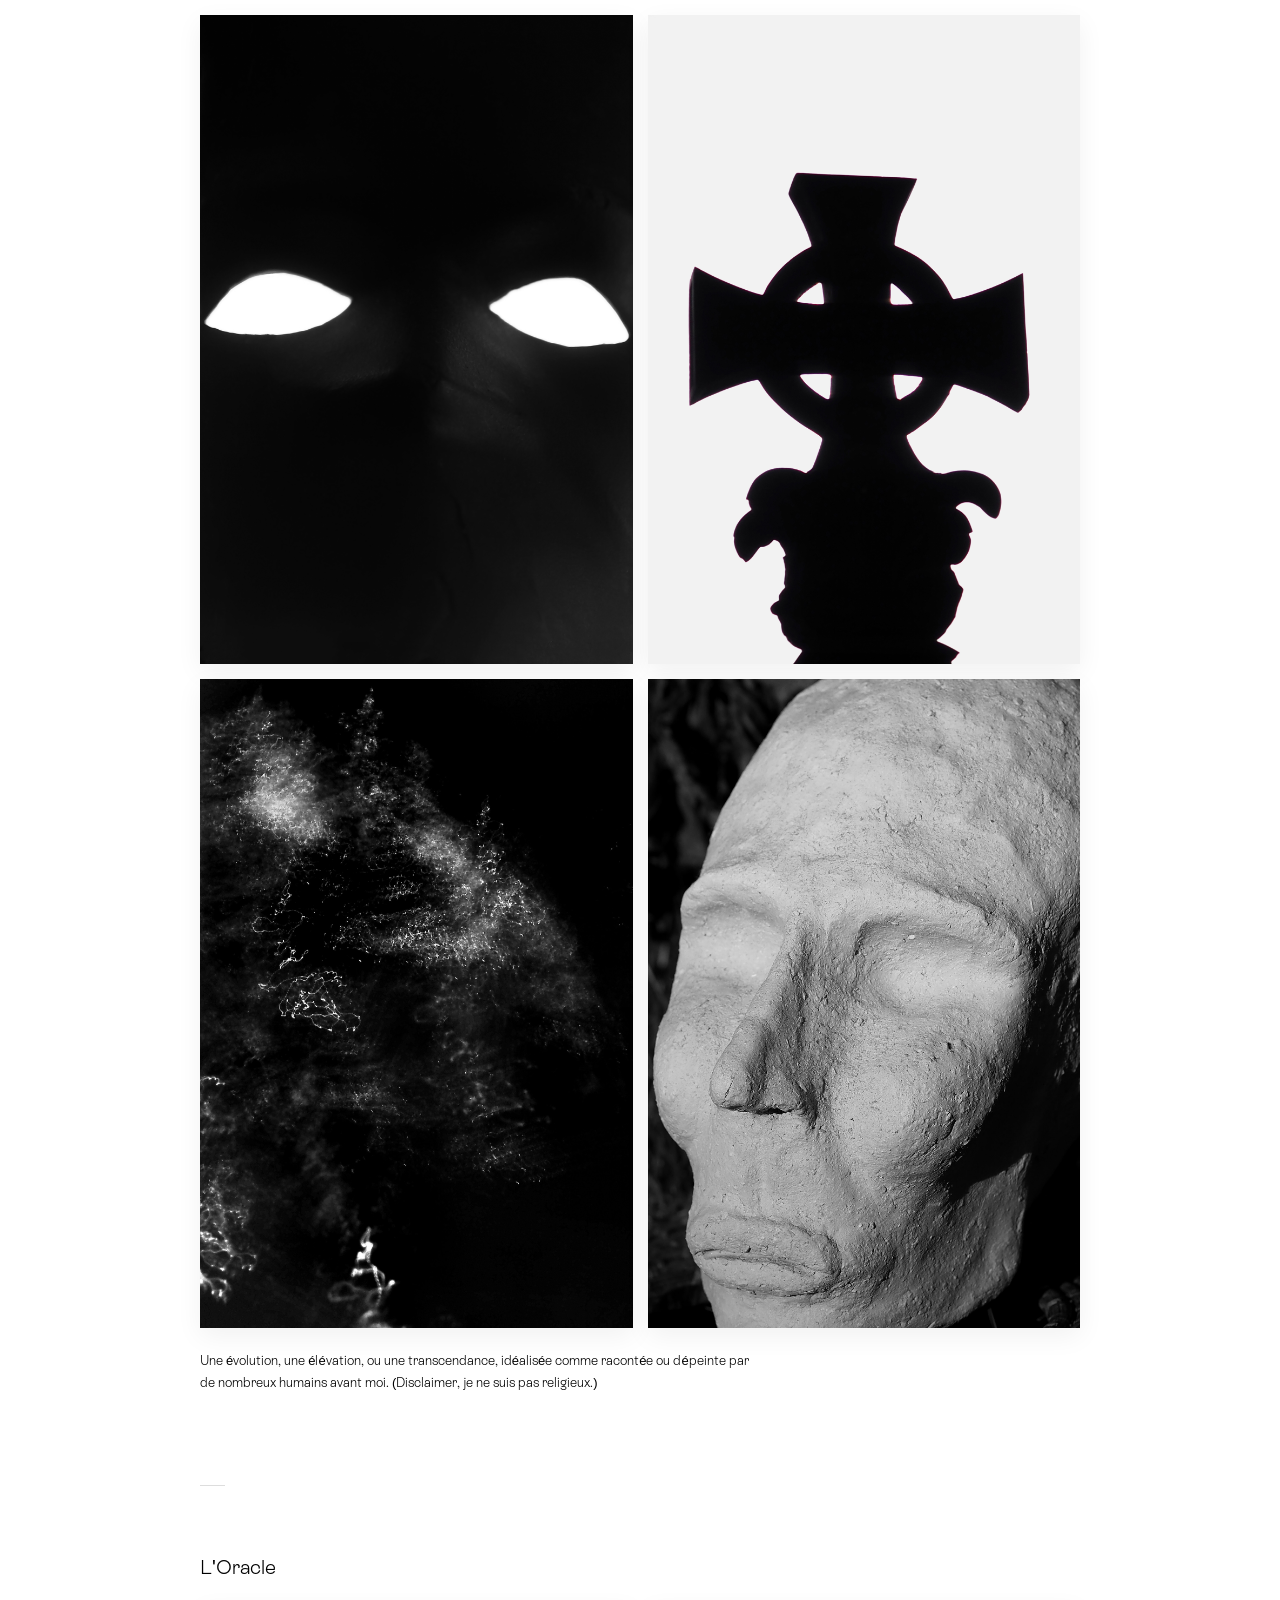
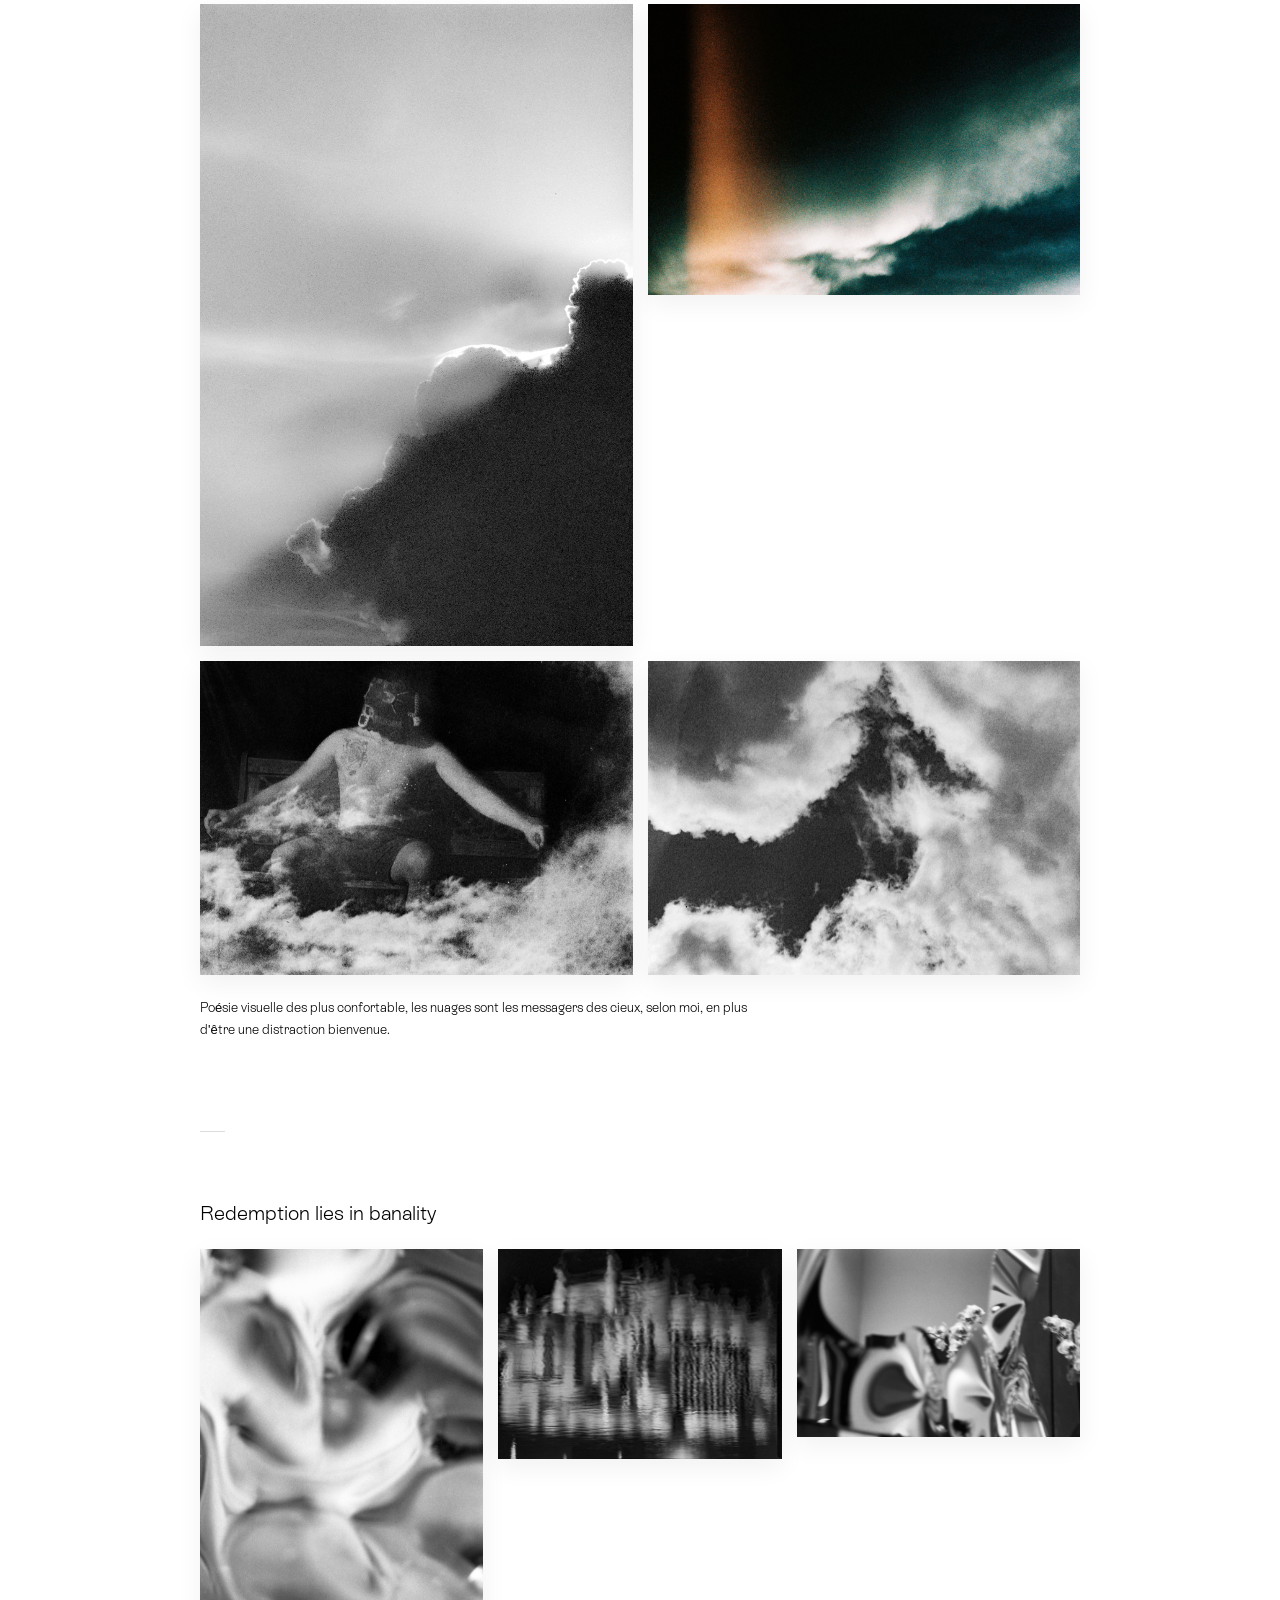
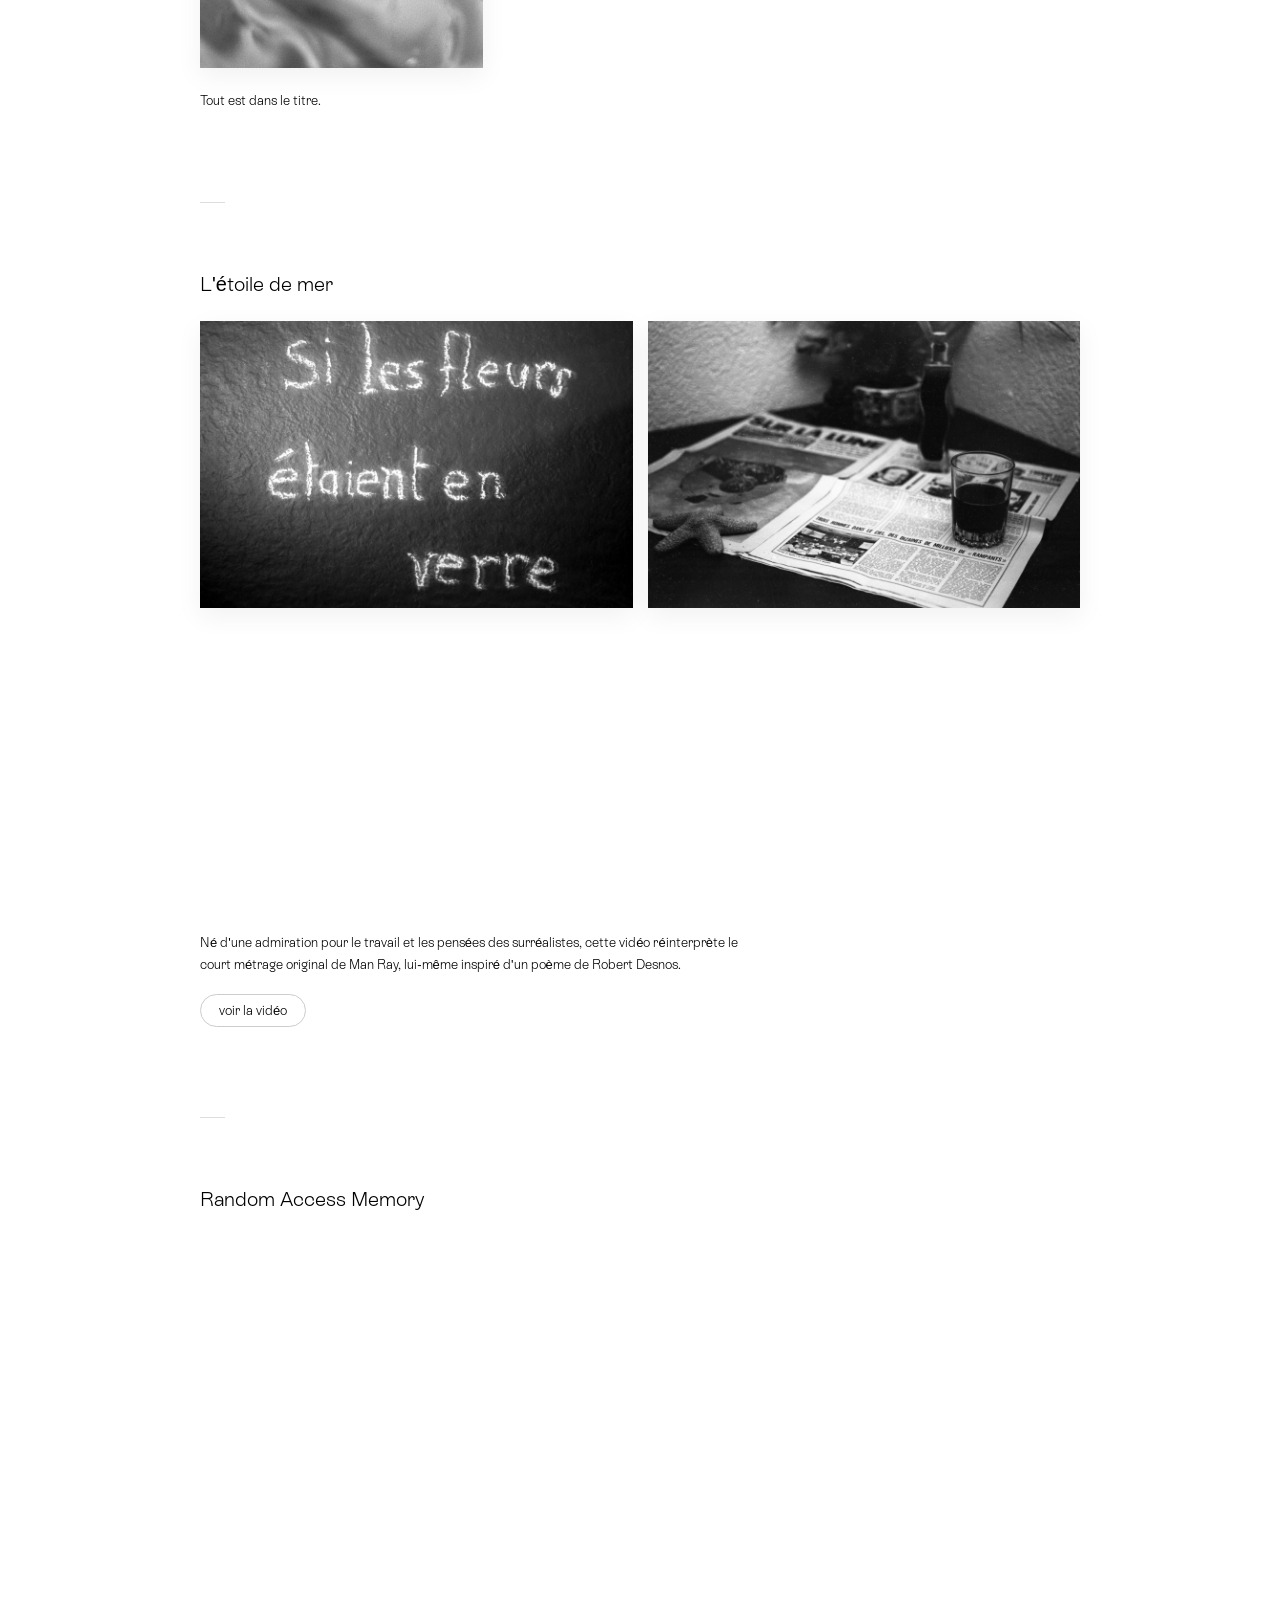
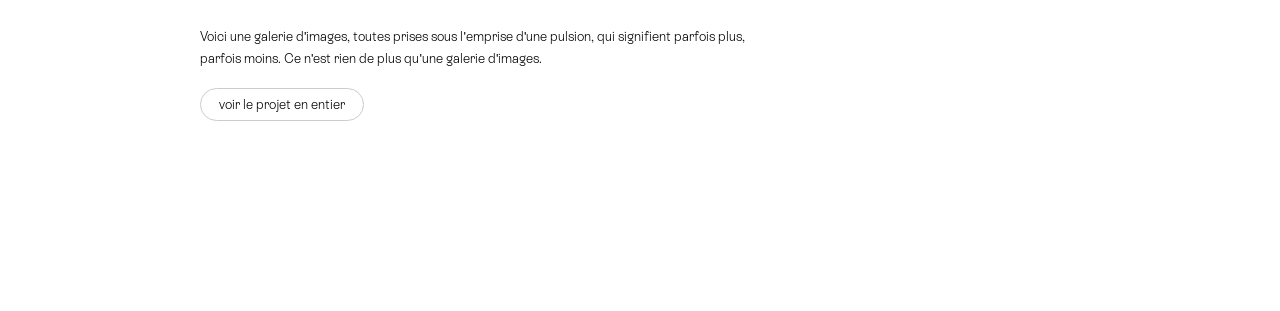
==== commit ef0c87de: "FINAL" ====
--- a/abstrait.html
+++ b/abstrait.html
@@ -471,6 +471,102 @@
           </div>
         </div>
         <p class="project-description">Tout est dans le titre.</p>
+      </div>
+
+      <div class="project-separator"></div>
+
+      <!-- L'étoile de mer — 4 photos -->
+      <div class="project-block">
+        <h3 class="project-title">L'étoile de mer</h3>
+        <div class="photos-row">
+          <div class="photo-item">
+            <img src="imagepro/etoile-de-mer/etoile_1.jpg" alt="" />
+            <div class="photo-dot"></div>
+          </div>
+          <div class="photo-item">
+            <img src="imagepro/etoile-de-mer/etoile_2.jpg" alt="" />
+            <div class="photo-dot"></div>
+          </div>
+        </div>
+        <div class="photos-row">
+          <div class="photo-item">
+            <img src="imagepro/etoile-de-mer/etoile_3.jpg" alt="" />
+            <div class="photo-dot"></div>
+          </div>
+          <div class="photo-item">
+            <img src="imagepro/etoile-de-mer/etoile_4.jpg" alt="" />
+            <div class="photo-dot"></div>
+          </div>
+        </div>
+        <p class="project-description">
+          Né d'une admiration pour le travail et les pensées des surréalistes,
+          cette vidéo réinterprète le court métrage original de Man Ray,
+          lui-même inspiré d'un poème de Robert Desnos.
+        </p>
+        <a
+          href="etoile-de-mer.html"
+          class="cross-link"
+          style="
+            display: inline-block;
+            margin-top: 18px;
+            font-size: 13px;
+            font-weight: 300;
+            color: #000;
+            text-decoration: none;
+            border: 1px solid #ccc;
+            padding: 8px 18px;
+            border-radius: 20px;
+            transition: all 0.3s ease;
+          "
+          onmouseover="this.style.borderColor = '#000'"
+          onmouseout="this.style.borderColor = '#ccc'"
+          >voir la vidéo</a
+        >
+      </div>
+
+      <div class="project-separator"></div>
+
+      <!-- Random Access Memory — 4 photos preview -->
+      <div class="project-block">
+        <h3 class="project-title">Random Access Memory</h3>
+        <div class="photos-row">
+          <div class="photo-item">
+            <img src="imagepro/random%20acces%20memory/DSCF5495.jpg" alt="" />
+            <div class="photo-dot"></div>
+          </div>
+          <div class="photo-item">
+            <img src="imagepro/random%20acces%20memory/absence_1.jpg" alt="" />
+            <div class="photo-dot"></div>
+          </div>
+          <div class="photo-item">
+            <img src="imagepro/random%20acces%20memory/NB019.jpg" alt="" />
+            <div class="photo-dot"></div>
+          </div>
+        </div>
+        <p class="project-description">
+          Voici une galerie d'images, toutes prises sous l'emprise d'une
+          pulsion, qui signifient parfois plus, parfois moins. Ce n'est rien de
+          plus qu'une galerie d'images.
+        </p>
+        <a
+          href="random-access-memory.html"
+          class="cross-link"
+          style="
+            display: inline-block;
+            margin-top: 18px;
+            font-size: 13px;
+            font-weight: 300;
+            color: #000;
+            text-decoration: none;
+            border: 1px solid #ccc;
+            padding: 8px 18px;
+            border-radius: 20px;
+            transition: all 0.3s ease;
+          "
+          onmouseover="this.style.borderColor = '#000'"
+          onmouseout="this.style.borderColor = '#ccc'"
+          >voir le projet en entier</a
+        >
       </div>
     </div>
 
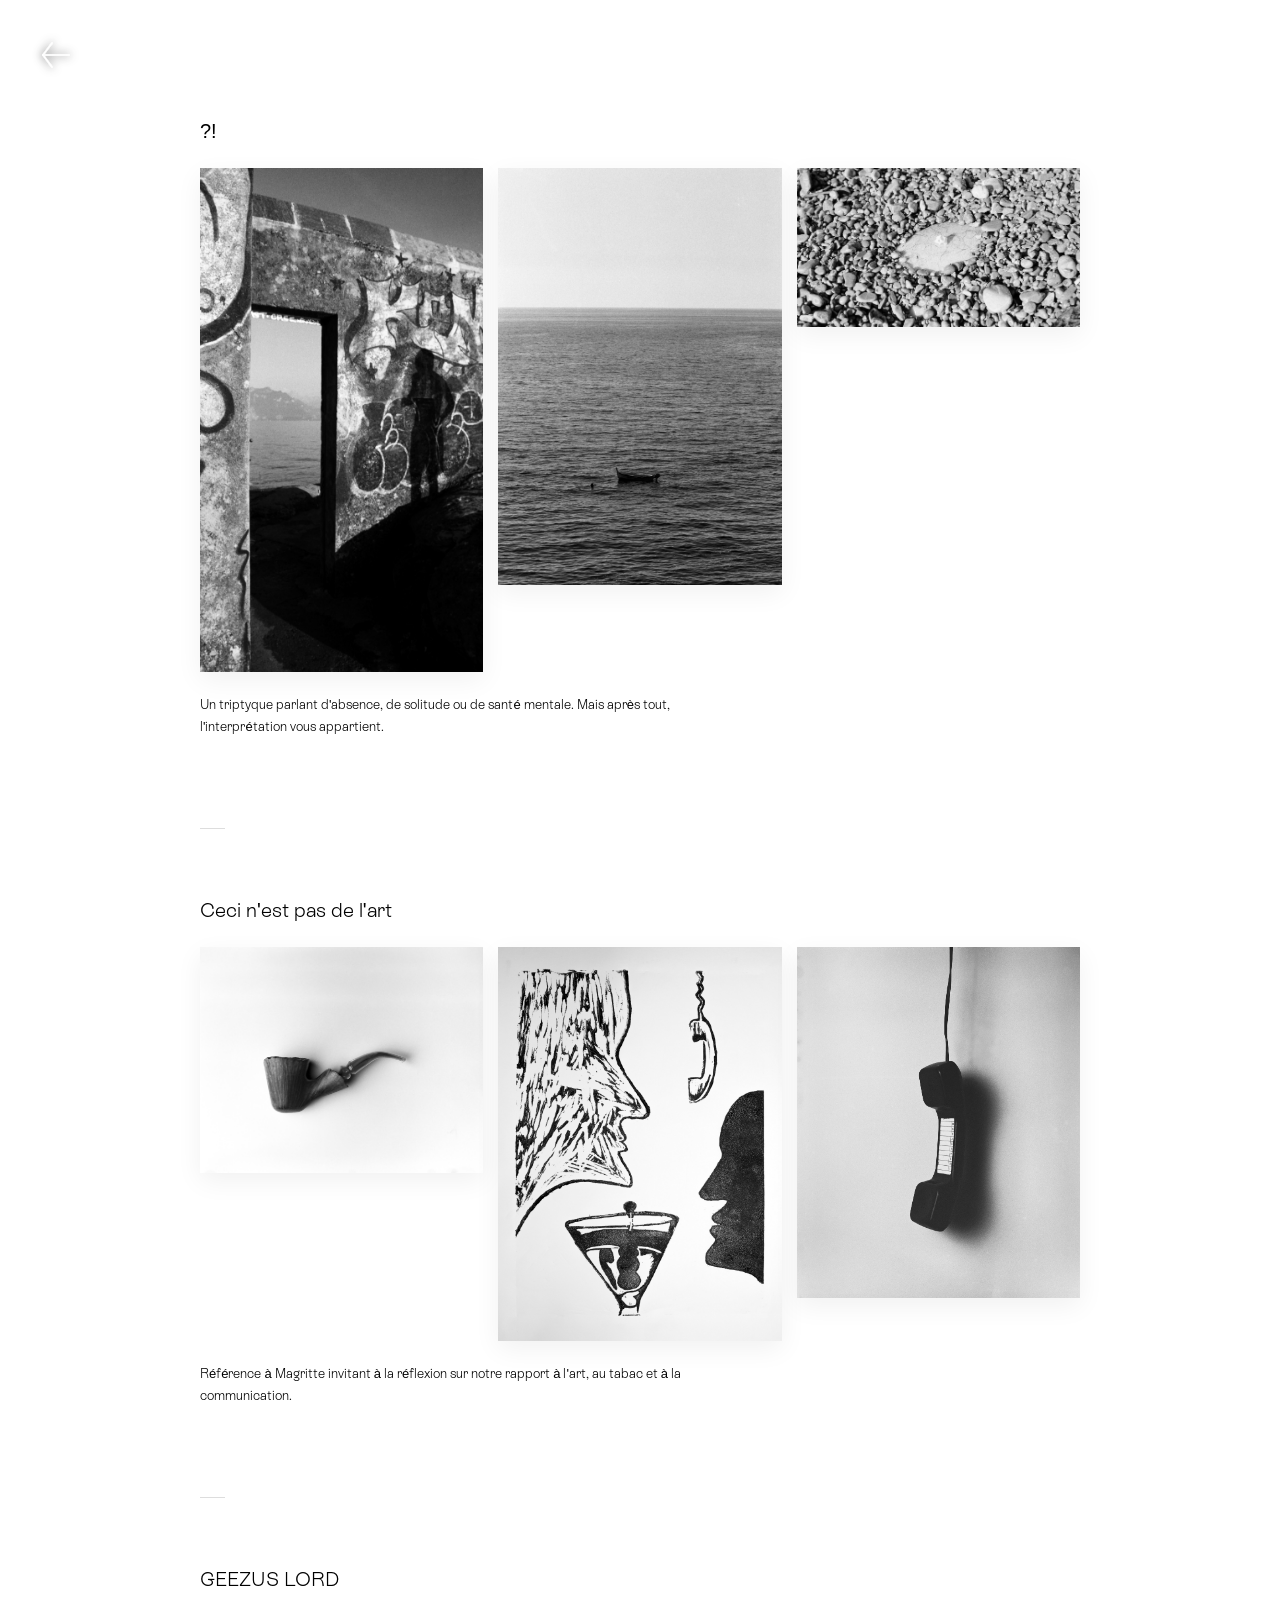
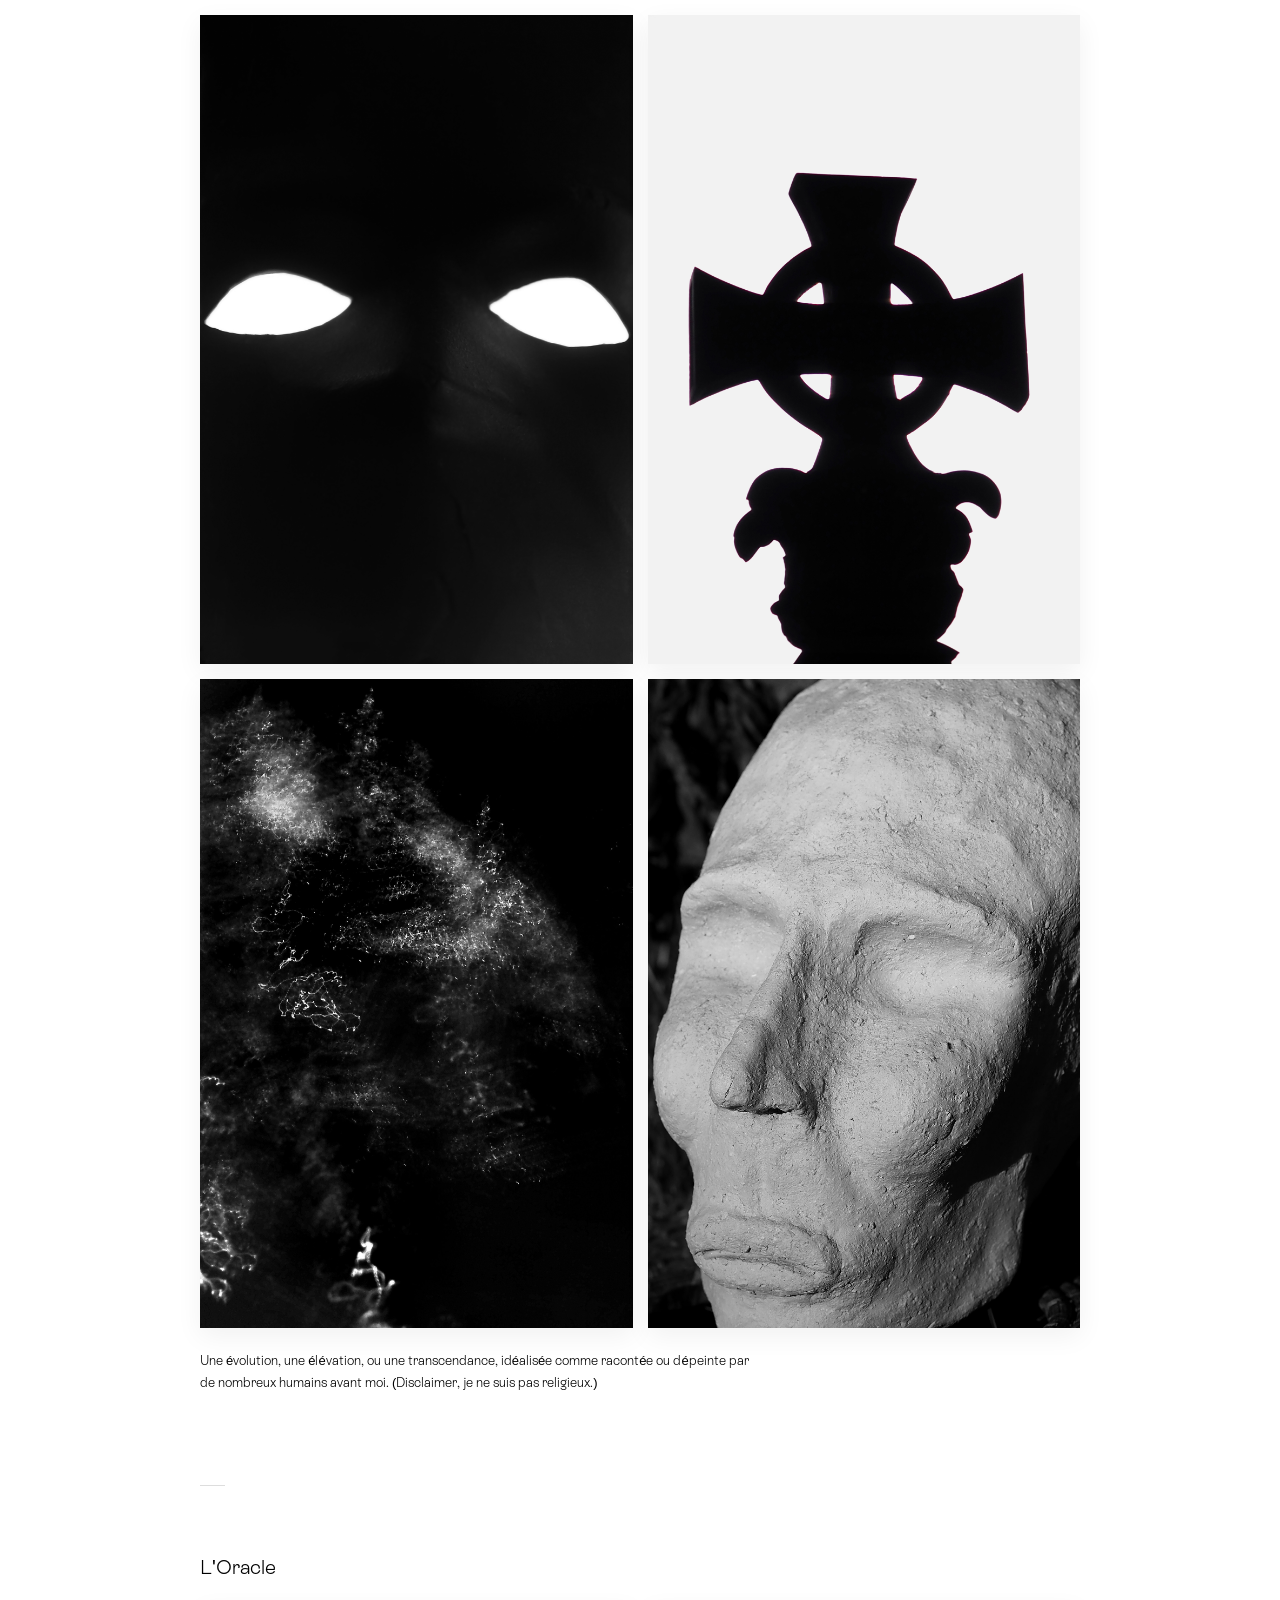
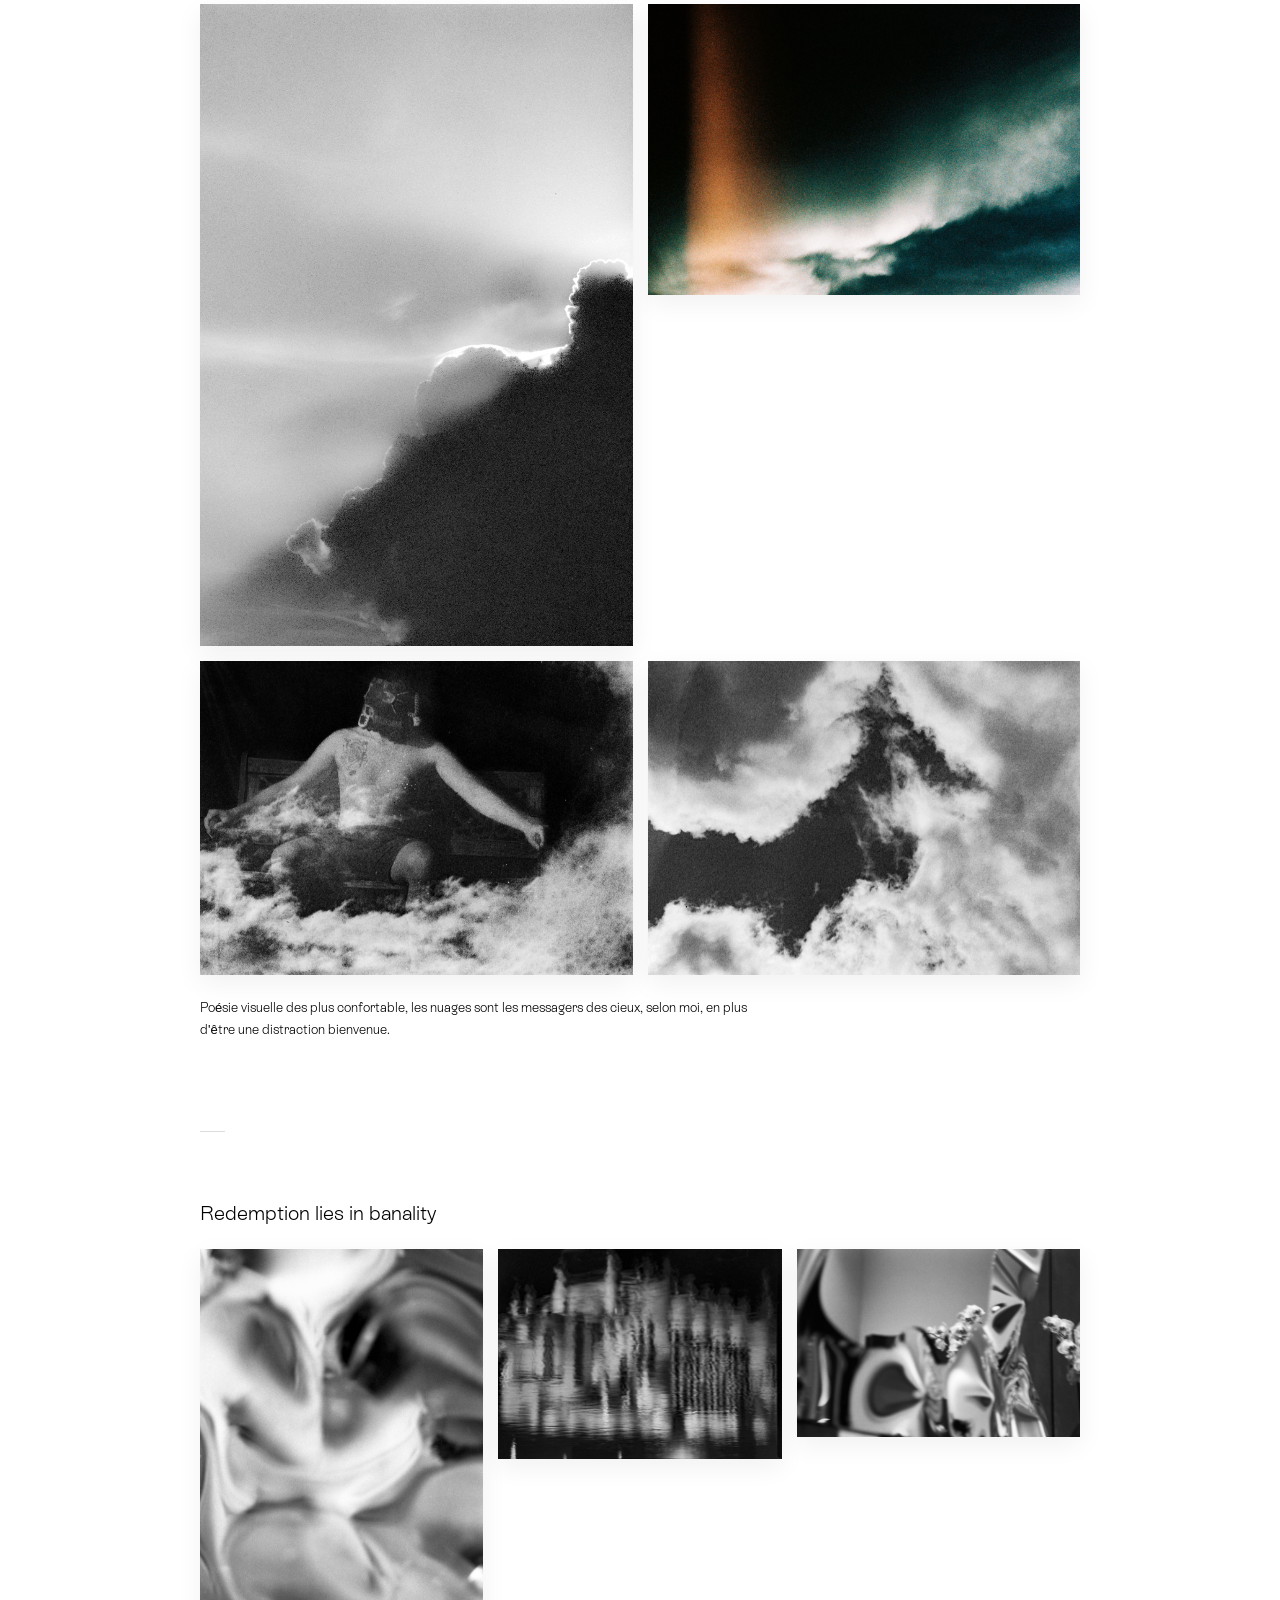
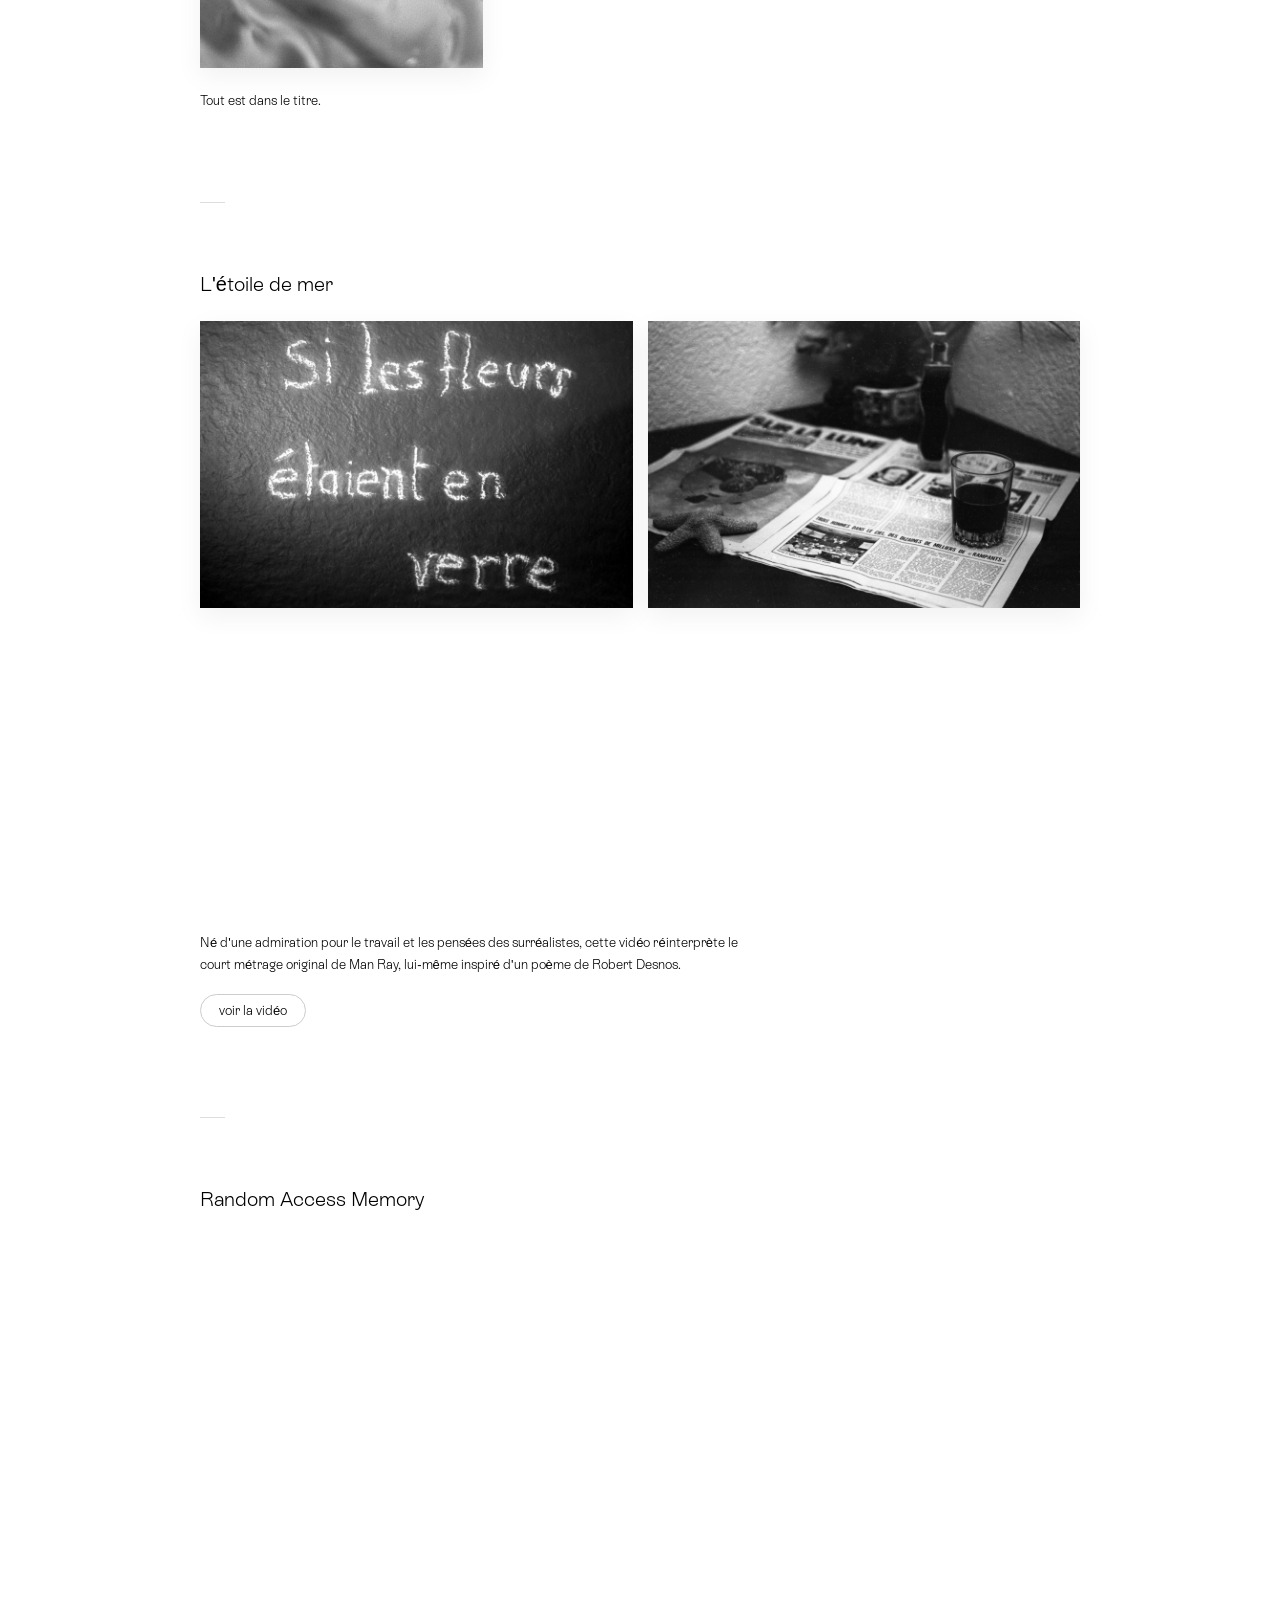
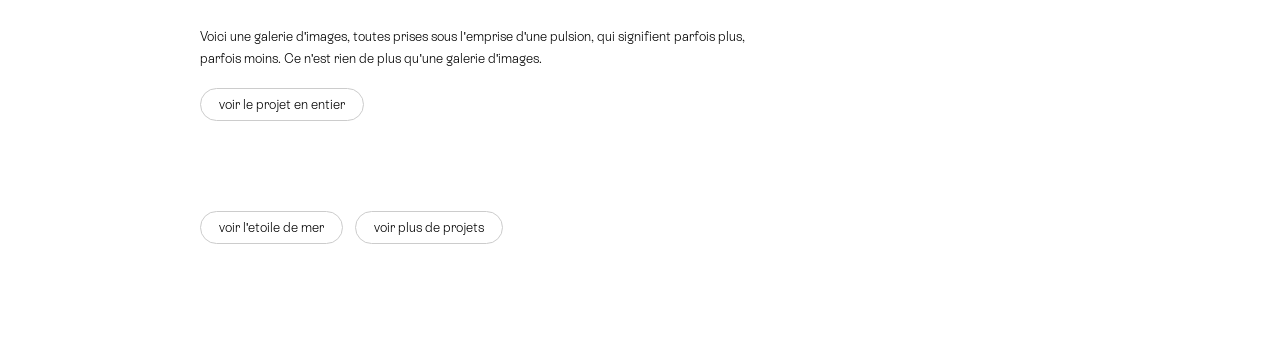
==== commit 64b63e93: "final_website" ====
--- a/abstrait.html
+++ b/abstrait.html
@@ -566,6 +566,43 @@
           onmouseover="this.style.borderColor = '#000'"
           onmouseout="this.style.borderColor = '#ccc'"
           >voir le projet en entier</a
+        >
+      </div>
+
+      <div style="display: flex; flex-wrap: wrap; gap: 12px; margin-top: 10px">
+        <a
+          href="etoile-de-mer.html"
+          style="
+            display: inline-block;
+            font-size: 13px;
+            font-weight: 300;
+            color: #000;
+            text-decoration: none;
+            border: 1px solid #ccc;
+            padding: 8px 18px;
+            border-radius: 20px;
+            transition: all 0.3s ease;
+          "
+          onmouseover="this.style.borderColor = '#000'"
+          onmouseout="this.style.borderColor = '#ccc'"
+          >voir l'etoile de mer</a
+        >
+        <a
+          href="index.html"
+          style="
+            display: inline-block;
+            font-size: 13px;
+            font-weight: 300;
+            color: #000;
+            text-decoration: none;
+            border: 1px solid #ccc;
+            padding: 8px 18px;
+            border-radius: 20px;
+            transition: all 0.3s ease;
+          "
+          onmouseover="this.style.borderColor = '#000'"
+          onmouseout="this.style.borderColor = '#ccc'"
+          >voir plus de projets</a
         >
       </div>
     </div>
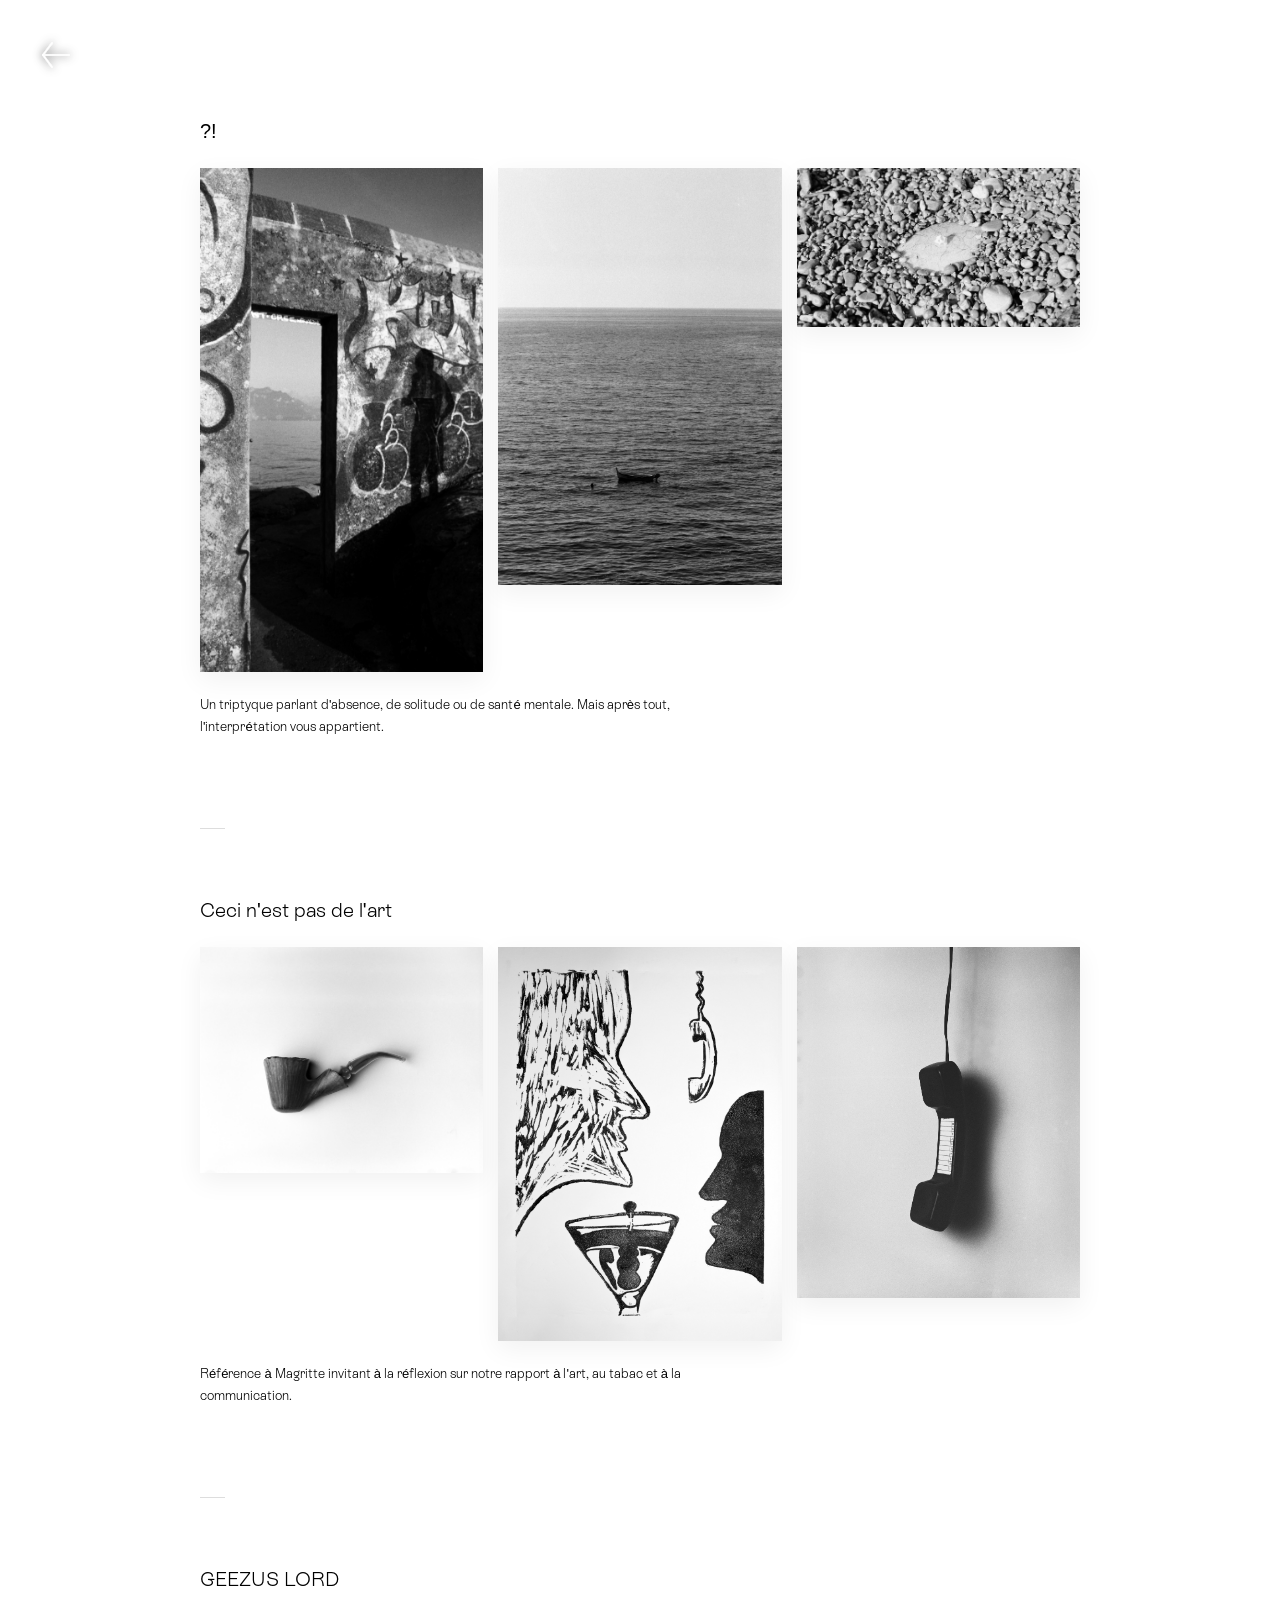
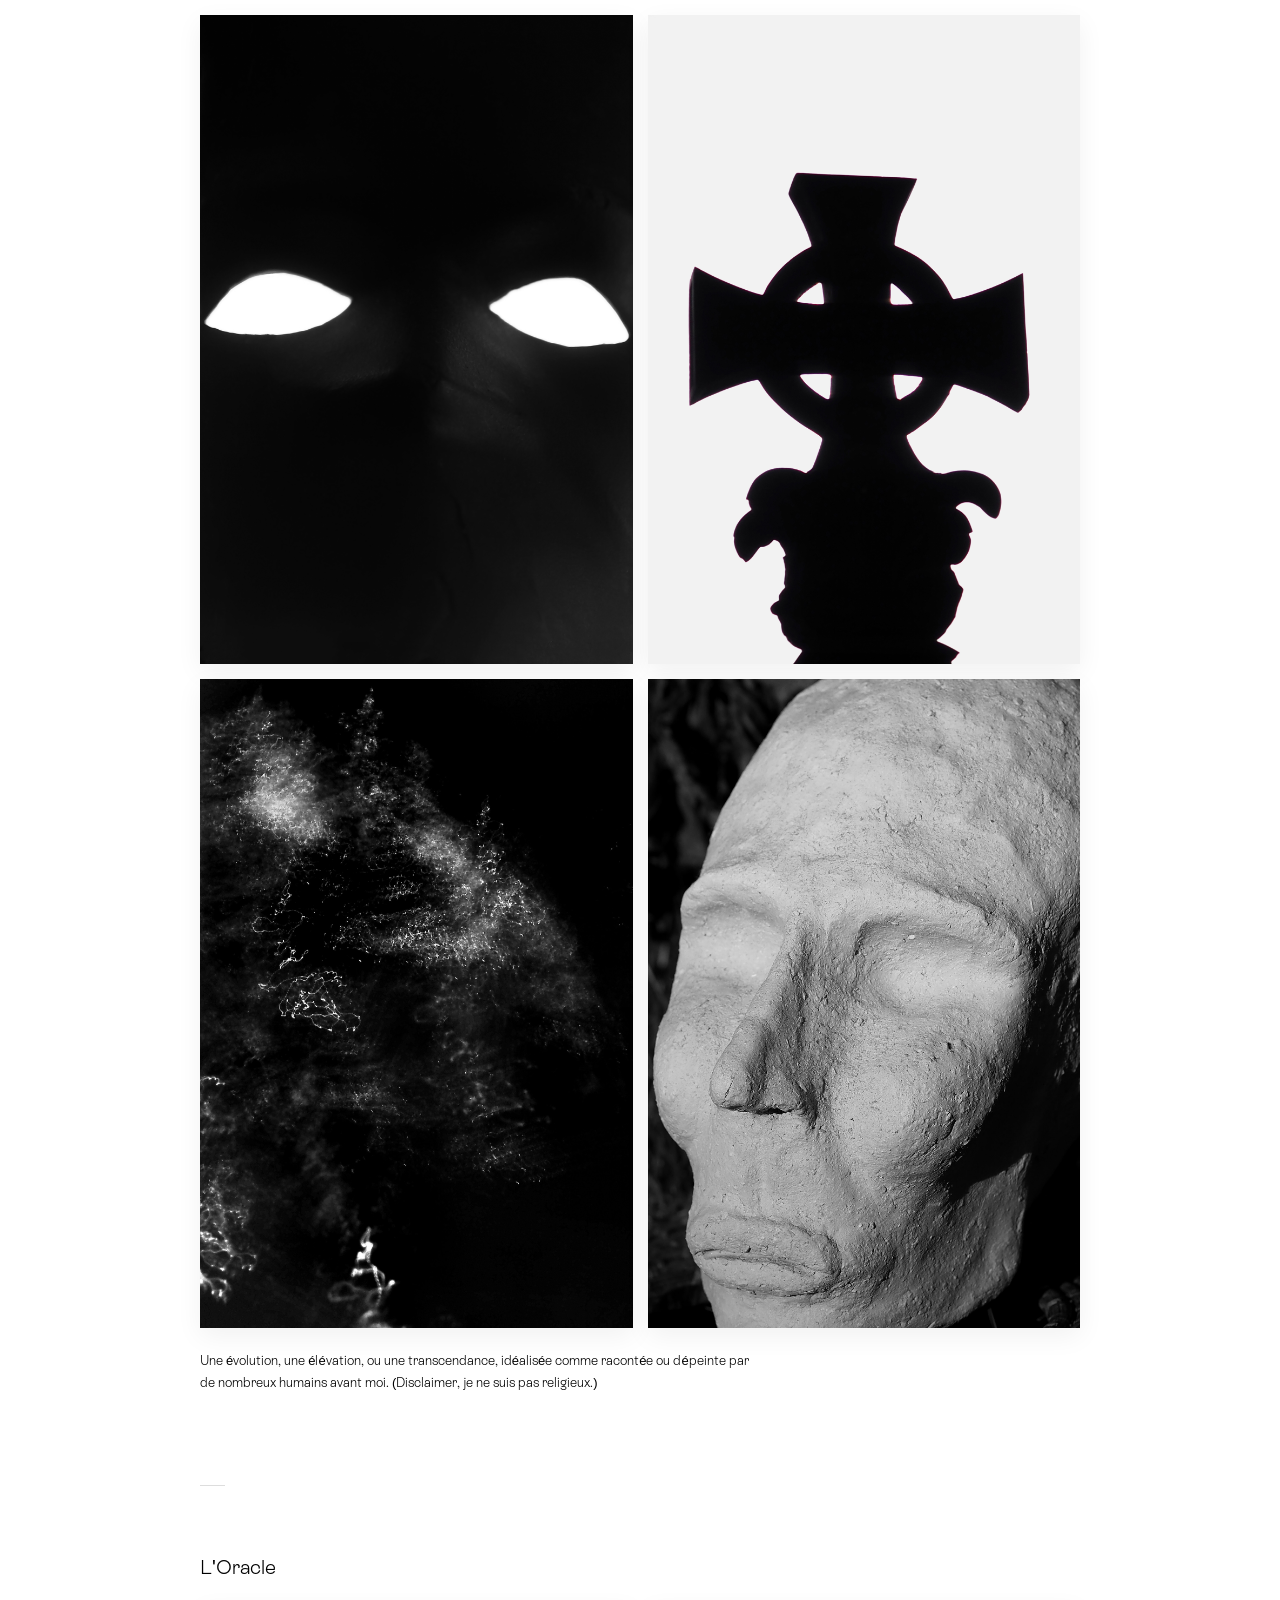
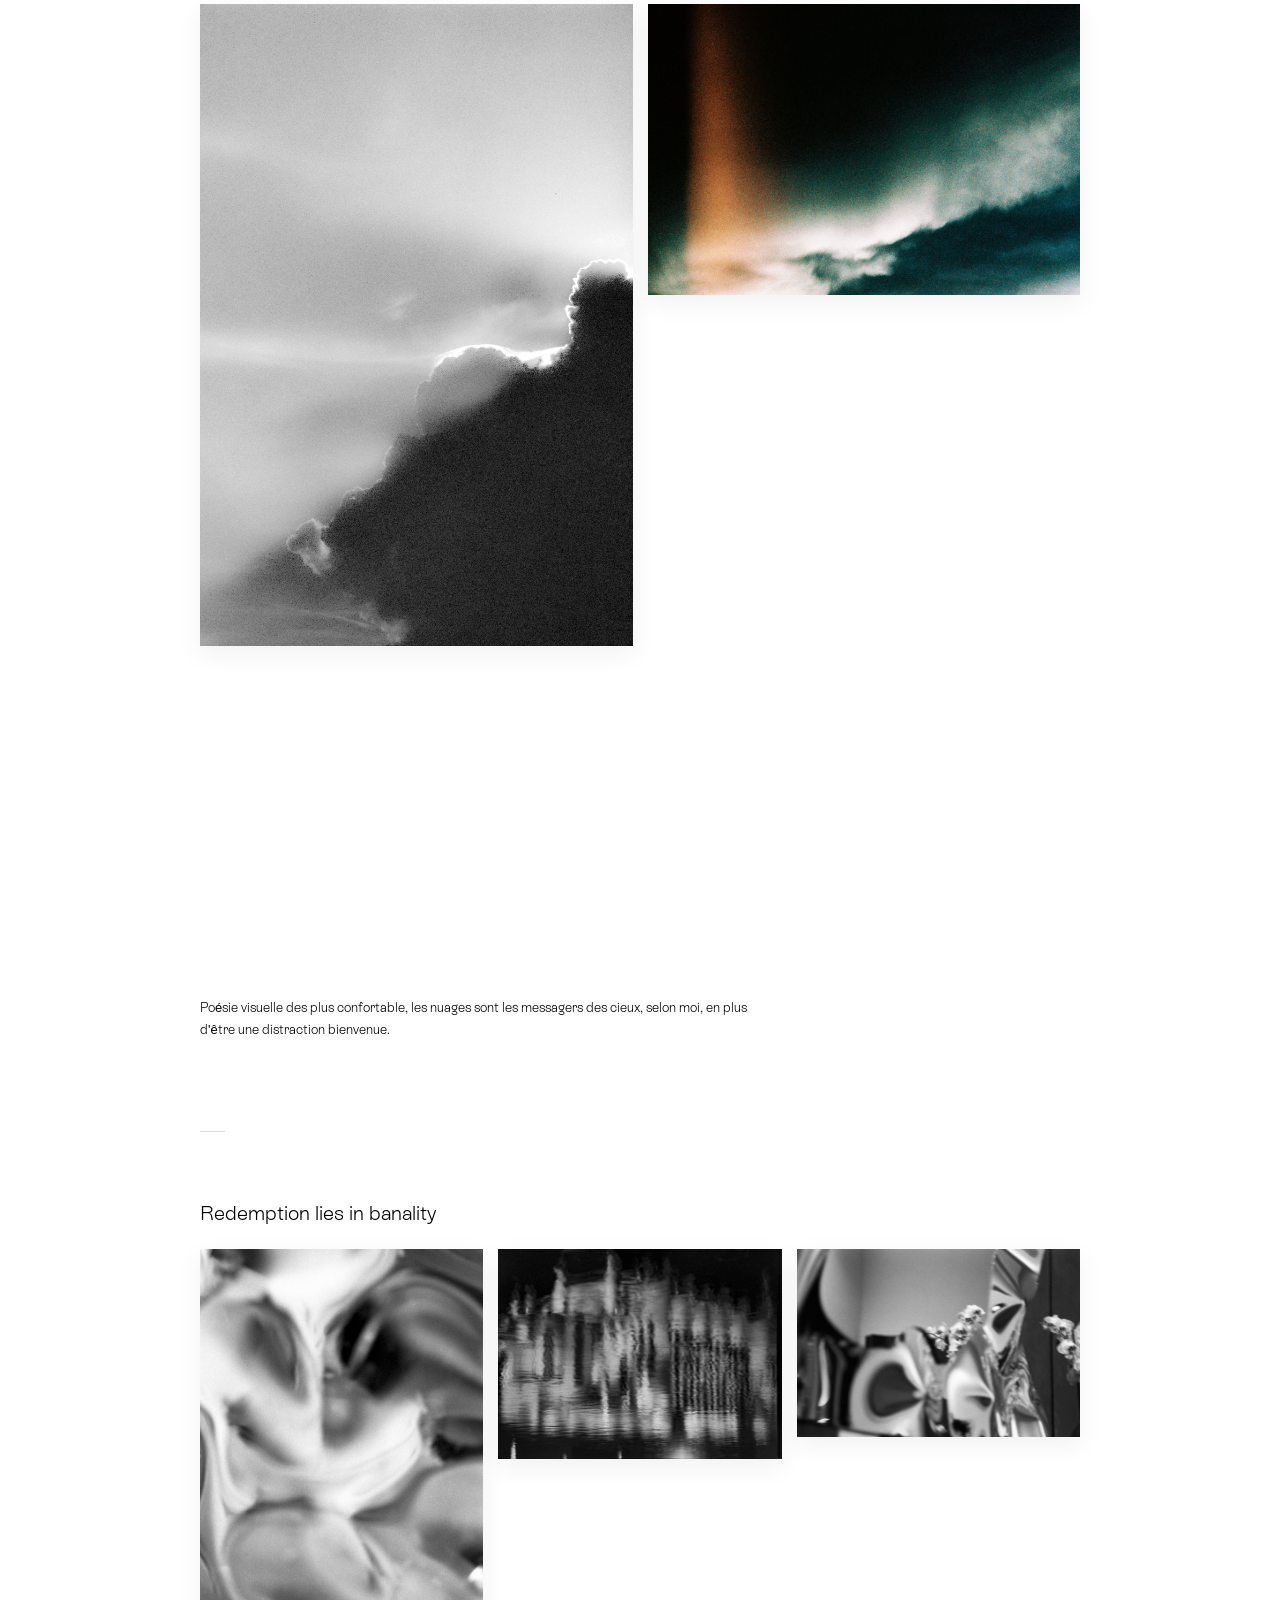
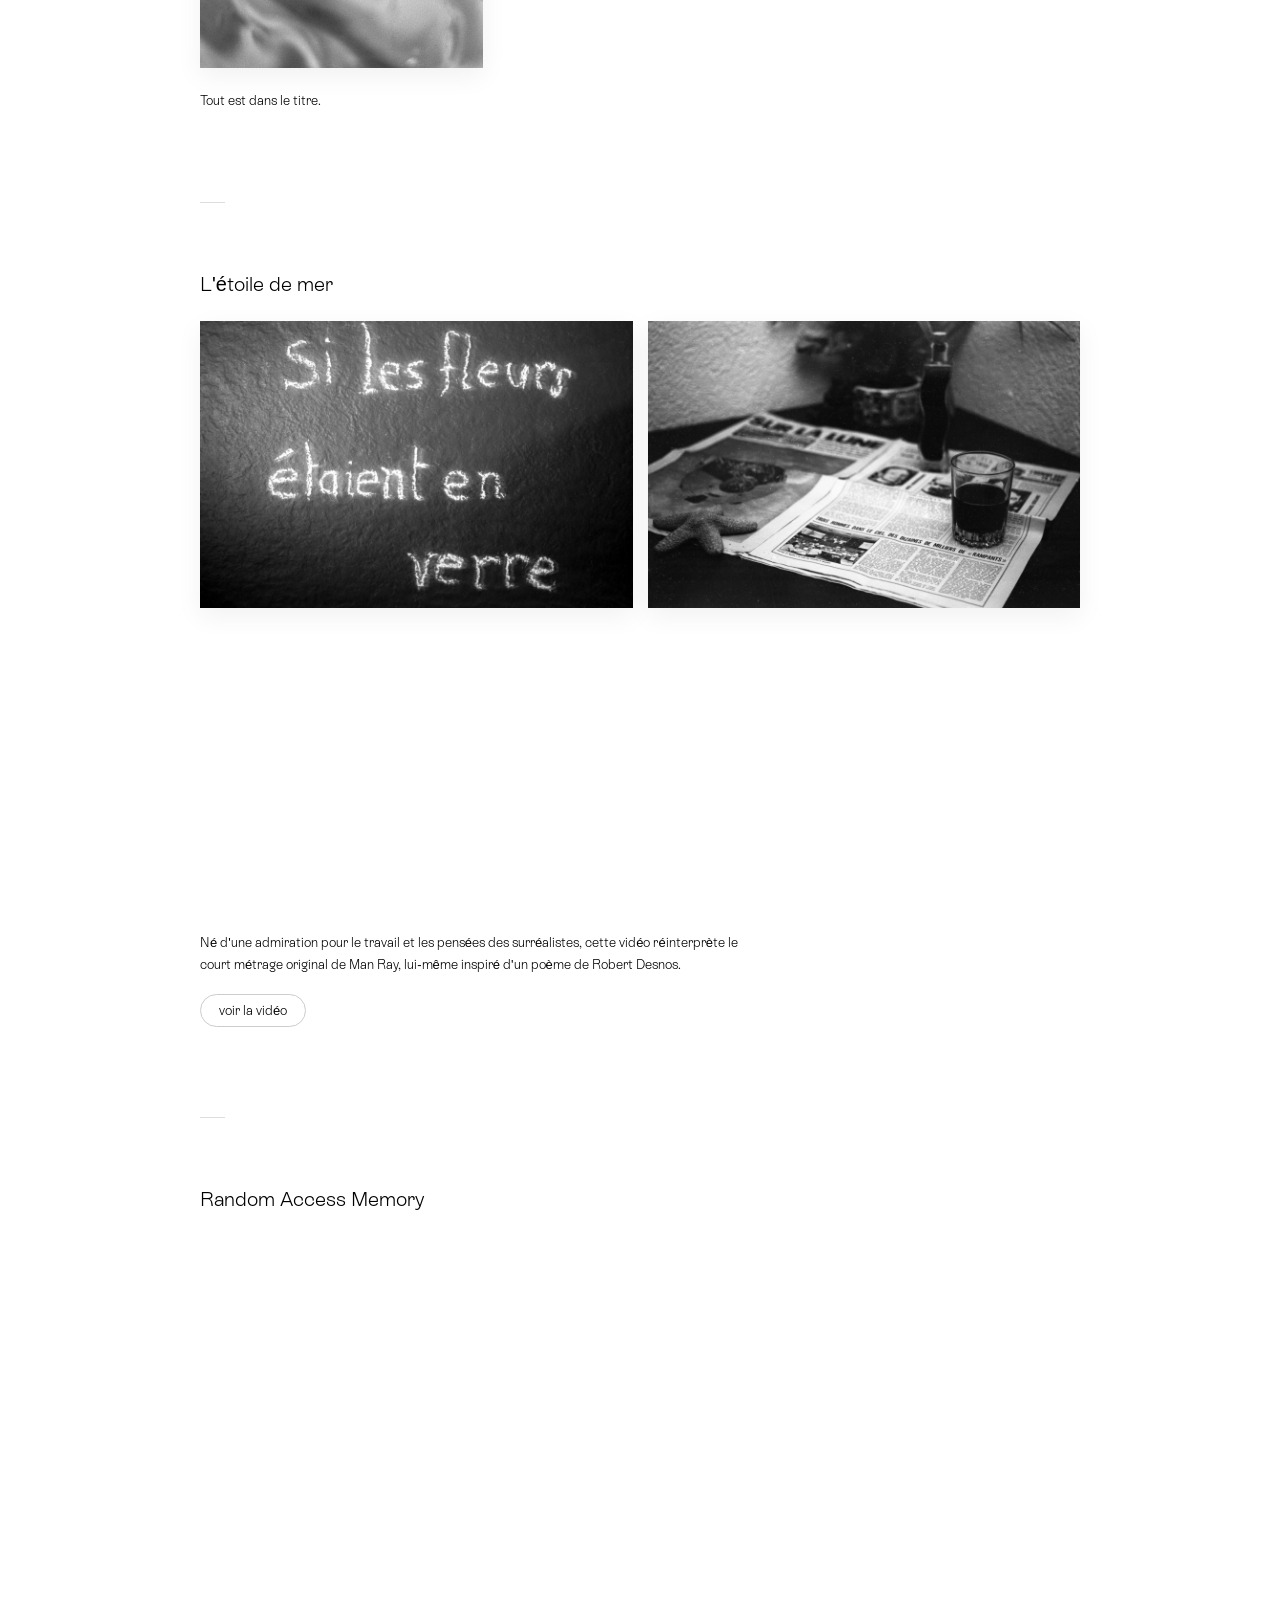
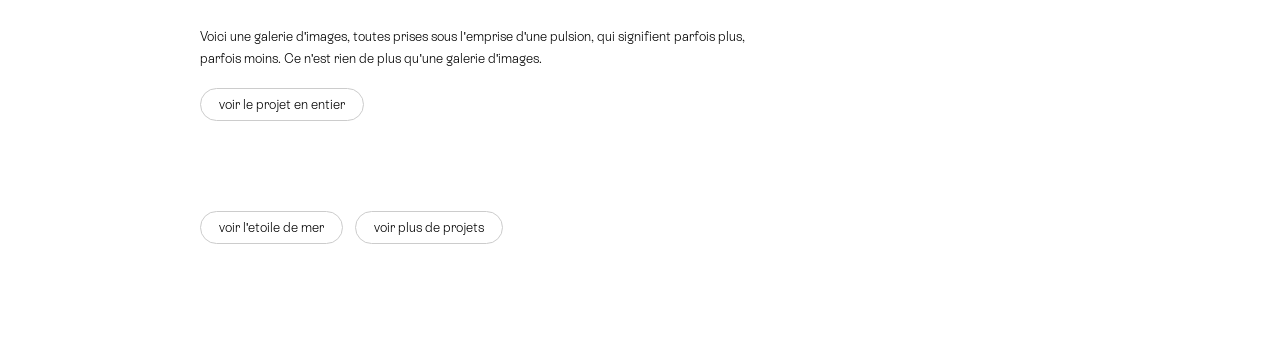
==== commit 8349eabb: "Favicon" ====
--- a/abstrait.html
+++ b/abstrait.html
@@ -249,6 +249,8 @@
         }
       }
     </style>
+  <link rel="icon" type="image/x-icon" href="./favicon.ico">
+  <link rel="icon" type="image/png" sizes="32x32" href="./favicon-32.png">
   </head>
   <body>
     <a href="#" class="back-arrow" id="backArrow">
